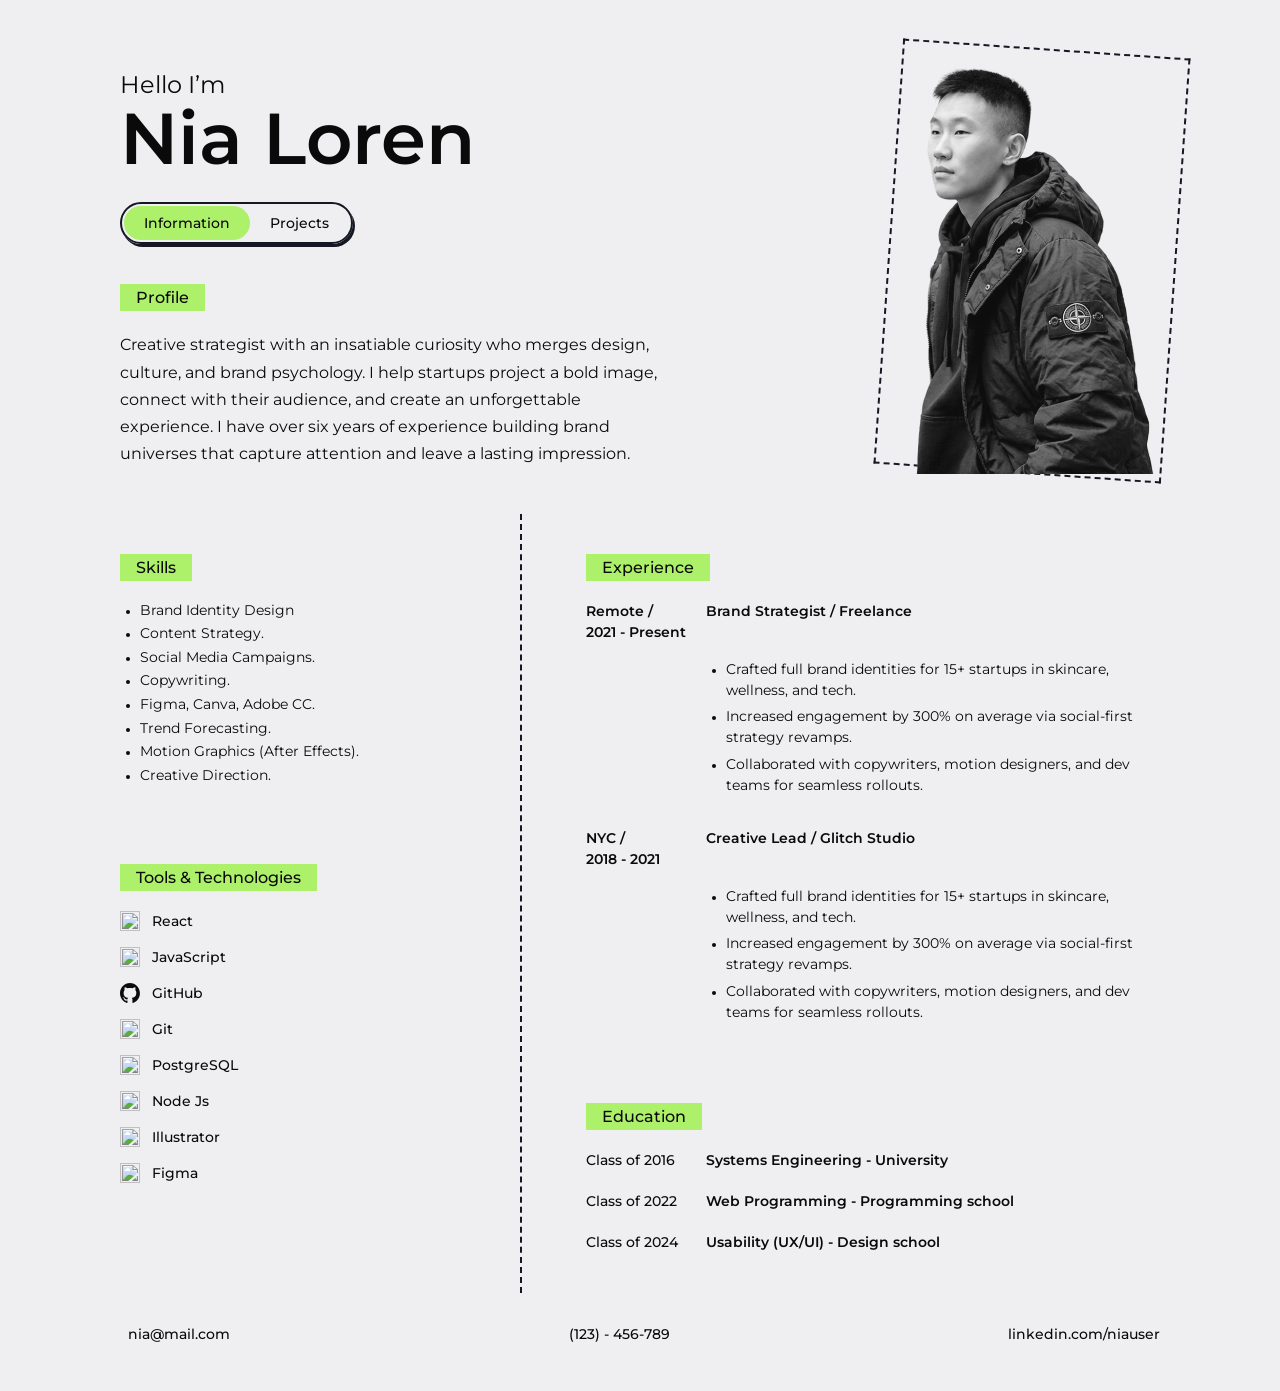
==== index.html @ e73782ba "Add files via upload" ====
<!DOCTYPE html>
<html lang="en">
<head>
   <meta charset="UTF-8">
   <meta name="description" content="Nia Loren - Creative strategist and brand strategist. Resume and portfolio.">
   <meta name="robots" content="index, follow">
   <meta name="viewport" content="width=device-width, initial-scale=1.0">

   <!--=============== FAVICON ===============-->
   <link rel="shortcut icon" href="assets/img/favicon.png" type="image/x-icon">

   <!--=============== REMIXICONS - Insert link for icons ===============-->
   <link rel="stylesheet" href="https://cdn.jsdelivr.net/npm/remixicon@4.9.0/fonts/remixicon.css">

   <!--=============== CSS ===============-->
   <link rel="stylesheet" href="assets/css/styles.css">

   <title>Nia Loren - Resume Portfolio</title>
</head>
<body>
   <!--============ MAIN ============-->
   <main class="main">
      <div class="main__content">
         <!--============ PROFILE ============-->
         <section class="profile section">
            <div class="profile__container">
               <div class="profile__data">
                  <h2 class="profile__greeting">Hello I’m</h2>
                  <h1 class="profile__name">Nia Loren</h1>

                  <div class="profile__buttons">
                     <button class="profile__button main-active" data-target="#info">Information</button>
                     <button class="profile__button" data-target="#projects">Projects</button>
                  </div>

                  <div class="profile__info">
                     <h2 class="section__title">Profile</h2>
                     <p class="profile__description">
                        Creative strategist with an insatiable curiosity who merges design,
                        culture, and brand psychology. I help startups project a bold image,
                        connect with their audience, and create an unforgettable experience.
                        I have over six years of experience building brand universes that
                        capture attention and leave a lasting impression.
                     </p>
                  </div>
               </div>

               <div class="profile__perfil">
                  <div class="profile__border"></div>
                  <img src="assets/img/perfil.png" alt="Portrait of Nia Loren" class="profile__img">
               </div>
            </div>
         </section>

         <div class="main__area">
            <div class="main__group main-active" data-content id="info">
               <div class="main__left">
                  <!--============ SKILLS ============-->
                  <section class="skills section">
                     <h2 class="section__title">Skills</h2>

                     <ul class="skills__list">
                        <li>Brand Identity Design</li>
                        <li>Content Strategy.</li>
                        <li>Social Media Campaigns.</li>
                        <li>Copywriting.</li>
                        <li>Figma, Canva, Adobe CC.</li>
                        <li>Trend Forecasting.</li>
                        <li>Motion Graphics (After Effects).</li>
                        <li>Creative Direction.</li>
                     </ul>
                  </section>

                  <!--============ TOOLS ============-->
                  <section class="tools section">
                     <h2 class="section__title">Tools &amp; Technologies</h2>

                     <ul class="tools__list">
                        <li class="tools__item">
                           <img src="assets/img/tools-1.svg" alt="" class="tools__img">
                           <span class="tools__name">React</span>
                        </li>
                        <li class="tools__item">
                           <img src="assets/img/tools-2.svg" alt="" class="tools__img">
                           <span class="tools__name">JavaScript</span>
                        </li>
                        <li class="tools__item">
                           <img src="assets/img/tools-3.svg" alt="" class="tools__img">
                           <span class="tools__name">GitHub</span>
                        </li>
                        <li class="tools__item">
                           <img src="assets/img/tools-4.svg" alt="" class="tools__img">
                           <span class="tools__name">Git</span>
                        </li>
                        <li class="tools__item">
                           <img src="assets/img/tools-5.svg" alt="" class="tools__img">
                           <span class="tools__name">PostgreSQL</span>
                        </li>
                        <li class="tools__item">
                           <img src="assets/img/tools-6.svg" alt="" class="tools__img">
                           <span class="tools__name">Node Js</span>
                        </li>
                        <li class="tools__item">
                           <img src="assets/img/tools-7.svg" alt="" class="tools__img">
                           <span class="tools__name">Illustrator</span>
                        </li>
                        <li class="tools__item">
                           <img src="assets/img/tools-8.svg" alt="" class="tools__img">
                           <span class="tools__name">Figma</span>
                        </li>
                     </ul>
                  </section>
               </div>

               <div class="main__right">
                  <!--============ EXPERIENCE ============-->
                  <section class="experience section">
                     <h2 class="section__title">Experience</h2>

                     <div class="experience__container">
                        <article class="experience__content">
                           <div class="experience__titles">
                              <h3 class="experience__title">Remote / <br> 2021 - Present</h3>
                              <h3 class="experience__title">Brand Strategist / Freelance</h3>
                           </div>

                           <ul class="experience__list">
                              <li>Crafted full brand identities for 15+ startups in skincare, wellness, and tech.</li>
                              <li>Increased engagement by 300% on average via social-first strategy revamps.</li>
                              <li>Collaborated with copywriters, motion designers, and dev teams for seamless rollouts.</li>
                           </ul>
                        </article>

                        <article class="experience__content">
                           <div class="experience__titles">
                              <h3 class="experience__title">NYC / <br> 2018 - 2021</h3>
                              <h3 class="experience__title">Creative Lead / Glitch Studio</h3>
                           </div>

                           <ul class="experience__list">
                              <li>Crafted full brand identities for 15+ startups in skincare, wellness, and tech.</li>
                              <li>Increased engagement by 300% on average via social-first strategy revamps.</li>
                              <li>Collaborated with copywriters, motion designers, and dev teams for seamless rollouts.</li>
                           </ul>
                        </article>
                     </div>
                  </section>

                  <!--============ EDUCATION ============-->
                  <section class="education section">
                     <h2 class="section__title">Education</h2>

                     <div class="education__container">
                        <div class="education__item">
                           <span class="education__year">Class of 2016</span>
                           <h3 class="education__title">Systems Engineering - University</h3>
                        </div>
                        <div class="education__item">
                           <span class="education__year">Class of 2022</span>
                           <h3 class="education__title">Web Programming - Programming school</h3>
                        </div>
                        <div class="education__item">
                           <span class="education__year">Class of 2024</span>
                           <h3 class="education__title">Usability (UX/UI) - Design school</h3>
                        </div>
                     </div>
                  </section>
               </div>
            </div>

            <!--============ PROJECTS ============-->
            <section class="projects section" data-content id="projects">
               <h2 class="section__title">Projects</h2>

               <!-- Cards are generated from assets/js/projects.js -->
               <div class="projects__container" id="projects-container"></div>
            </section>
         </div>

         <!--============ FOOTER ============-->
         <footer class="footer">
            <div class="footer__container">
               <a href="mailto:nia@mail.com" class="footer__link">
                  <i class="ri-mail-line"></i> nia@mail.com
               </a>

               <a href="tel:123456789" class="footer__link">
                  <i class="ri-phone-line"></i> (123) - 456-789
               </a>

               <a href="https://linkedin.com/" target="_blank" rel="noopener" class="footer__link">
                  <i class="ri-linkedin-box-line"></i> linkedin.com/niauser
               </a>
            </div>
         </footer>
      </div>
   </main>

   <!--=============== SCROLLREVEAL - Insert link for animations ===============-->
   <script src="https://cdnjs.cloudflare.com/ajax/libs/scrollReveal.js/4.0.9/scrollreveal.min.js"></script>

   <!--=============== PROJECTS DATA (edit this file to add your projects) ===============-->
   <script src="assets/js/projects.js"></script>

   <!--=============== MAIN JS ===============-->
   <script src="assets/js/main.js"></script>
</body>
</html>
---- assets/css/styles.css ----
/*=============== GOOGLE FONTS - Insert link for typography ===============*/
@import url("https://fonts.googleapis.com/css2?family=Montserrat:ital,wght@0,100..900;1,100..900&display=swap");

/*=============== VARIABLES CSS ===============*/
:root {
  /*========== Colors ==========*/
  /*Color mode HSL(hue, saturation, lightness)*/
  --first-color: hsl(90, 82%, 68%);
  --first-color-alt: hsl(90, 78%, 64%);
  --title-color: hsl(0, 0%, 4%);
  --black-color: hsl(227, 25%, 11%);
  --body-color: hsl(260, 9%, 94%);

  /*========== Font and typography ==========*/
  /*.5rem = 8px | 1rem = 16px ...*/
  --body-font: "Montserrat", sans-serif;
  --biggest-font-size: 3rem;
  --h1-font-size: 1.5rem;
  --h2-font-size: 1.25rem;
  --h3-font-size: 1rem;
  --normal-font-size: .938rem;
  --small-font-size: .813rem;
  --smaller-font-size: .75rem;

  /*========== Font weight ==========*/
  --font-regular: 400;
  --font-medium: 500;
  --font-semi-bold: 600;

  /*========== z index ==========*/
  --z-tooltip: 10;
  --z-fixed: 100;
}

/*========== Responsive typography ==========*/
@media (width >= 1150px) {
  :root {
    --biggest-font-size: 4.5rem;
    --h1-font-size: 2rem;
    --h2-font-size: 1.5rem;
    --h3-font-size: 1.25rem;
    --normal-font-size: 1rem;
    --small-font-size: .875rem;
    --smaller-font-size: .813rem;
  }
}

/*=============== BASE ===============*/
* {
  box-sizing: border-box;
  padding: 0;
  margin: 0;
}

body,
input,
button {
  font-family: var(--body-font);
  font-size: var(--normal-font-size);
}

body {
  background-color: var(--body-color);
  color: var(--title-color);
}

input,
button {
  background: none;
  border: none;
  outline: none;
}

h1, h2, h3, h4 {
  color: var(--title-color);
  font-weight: var(--font-semi-bold);
}

ul {
  list-style: none;
}

a {
  text-decoration: none;
}

img {
  display: block;
  max-width: 100%;
  height: auto;
}

/*=============== REUSABLE CSS CLASSES ===============*/
.container {
  max-width: 1120px;
  margin-inline: 1rem;
}

.grid {
  display: grid;
  gap: 1.5rem;
}

.section {
  padding-block: 2rem;
}

.section__title {
  width: max-content;
  font-size: var(--normal-font-size);
  font-weight: var(--font-medium);
  margin-bottom: 1.25rem;
  padding: 0.25rem 1rem 0.25rem;
  background-color: var(--first-color);
  color: var(--title-color);
}

.main {
  overflow: hidden;
}

.main__content {
  max-width: 1120px;
  margin-inline: auto;
  padding-inline: 1.5rem;
}

/* Show & hide sections */
[data-content] {
  display: none;
  opacity: 0;
  transition: opacity .4s ease;
}

[data-content].main-active {
  display: block;
}

[data-content].show {
  opacity: 1;
}

/* Active button */
.profile__button.main-active {
  background-color: var(--first-color);
}

/*============ PROFILE ============*/
.profile {
  padding-top: 3rem;
}

.profile__container {
  display: grid;
  row-gap: 3rem;
}

.profile__greeting {
  font-size: var(--h2-font-size);
  font-weight: var(--font-regular);
}

.profile__name {
  font-size: var(--biggest-font-size);
  line-height: 1.1;
  margin-bottom: 1.5rem;
}

.profile__buttons {
  display: flex;
  width: max-content;
  padding: 2px;
  margin-bottom: 2.5rem;
  border: 2px solid var(--black-color);
  border-radius: 4rem;
  box-shadow: 2px 3px 0 var(--black-color);
}

.profile__button {
  padding: .5rem 1.25rem;
  border-radius: 4rem;
  color: var(--title-color);
  font-size: var(--small-font-size);
  font-weight: var(--font-medium);
  cursor: pointer;
  transition: background-color .3s;
}

.profile__button:hover:not(.main-active) {
  background-color: hsl(0, 0%, 0%, .06);
}

.profile__button:focus-visible {
  outline: 2px solid var(--black-color);
  outline-offset: 2px;
}

.profile__description {
  max-width: 34rem;
  line-height: 1.7;
}

.profile__perfil {
  position: relative;
  width: 11rem;
  justify-self: center;
  order: -1; /* Photo on top on mobile */
}

.profile__border {
  position: absolute;
  inset: -.75rem -.75rem 0 -.75rem;
  border: 2px dashed var(--black-color);
  transform: rotate(4deg);
}

.profile__img {
  position: relative;
  width: 100%;
}

/*============ SKILLS ============*/
.skills__list {
  display: grid;
  row-gap: .35rem;
  padding-left: 1.25rem;
  list-style: disc;
  font-size: var(--small-font-size);
}

.skills__list li::marker {
  font-size: .8em;
}

/*============ TOOLS ============*/
.tools__list {
  display: grid;
  row-gap: 1rem;
}

.tools__item {
  display: flex;
  align-items: center;
  column-gap: .75rem;
}

.tools__img {
  width: 1.25rem;
  height: 1.25rem;
  object-fit: contain;
}

.tools__name {
  font-size: var(--small-font-size);
  font-weight: var(--font-medium);
}

/*============ EXPERIENCE ============*/
.experience__container {
  display: grid;
  row-gap: 2rem;
}

.experience__titles {
  display: grid;
  grid-template-columns: 6.5rem 1fr;
  column-gap: 1rem;
  margin-bottom: 1rem;
}

.experience__title {
  font-size: var(--small-font-size);
  line-height: 1.5;
}

.experience__list {
  display: grid;
  row-gap: .35rem;
  padding-left: 1.25rem;
  list-style: disc;
  font-size: var(--small-font-size);
  line-height: 1.5;
}

.experience__list li::marker {
  font-size: .8em;
}

/*============ EDUCATION ============*/
.education__container {
  display: grid;
  row-gap: 1.25rem;
}

.education__item {
  display: grid;
  grid-template-columns: 6.5rem 1fr;
  column-gap: 1rem;
  font-size: var(--small-font-size);
  line-height: 1.5;
}

.education__year {
  font-weight: var(--font-medium);
}

.education__title {
  font-size: var(--small-font-size);
}

/*============ PROJECTS ============*/
.projects__container {
  display: grid;
  gap: 2rem 1.5rem;
}

.projects__card {
  display: block;
  color: var(--title-color);
}

.projects__card:focus-visible {
  outline: 2px solid var(--black-color);
  outline-offset: 4px;
}

.projects__thumb {
  aspect-ratio: 3 / 2;
  overflow: hidden;
  margin-bottom: .75rem;
  background-color: hsl(0, 0%, 0%, .05);
}

.projects__img {
  width: 100%;
  height: 100%;
  object-fit: cover;
  transition: transform .5s ease;
}

.projects__card:hover .projects__img {
  transform: scale(1.04);
}

.projects__name {
  display: flex;
  align-items: center;
  column-gap: .25rem;
  font-size: var(--small-font-size);
  margin-bottom: .25rem;
}

.projects__name i {
  font-size: 1.1rem;
  transition: transform .3s;
}

.projects__card:hover .projects__name i {
  transform: translate(2px, -2px);
}

.projects__description {
  font-size: var(--smaller-font-size);
  line-height: 1.6;
}

/*============ FOOTER ============*/
.footer {
  padding-block: 2rem 3rem;
}

.footer__container {
  display: grid;
  row-gap: 1rem;
}

.footer__link {
  display: flex;
  align-items: center;
  column-gap: .5rem;
  width: max-content;
  color: var(--title-color);
  font-size: var(--small-font-size);
  font-weight: var(--font-medium);
  text-decoration: underline transparent .2em;
  text-underline-offset: .2em;
  transition: text-decoration-color .3s;
}

.footer__link i {
  font-size: 1.25rem;
}

.footer__link:hover {
  text-decoration-color: var(--first-color-alt);
}

/*============ PROJECT PAGE ============*/
.project__nav {
  padding-top: 2rem;
}

.project__back,
.project__link {
  display: inline-flex;
  align-items: center;
  column-gap: .5rem;
  padding: .5rem 1.25rem;
  border: 2px solid var(--black-color);
  border-radius: 4rem;
  box-shadow: 2px 3px 0 var(--black-color);
  color: var(--title-color);
  font-size: var(--small-font-size);
  font-weight: var(--font-medium);
  transition: background-color .3s;
}

.project__back:hover,
.project__link:hover {
  background-color: var(--first-color);
}

.project__link {
  background-color: var(--first-color);
}

.project__link:hover {
  background-color: var(--first-color-alt);
}

.project__back:focus-visible,
.project__link:focus-visible {
  outline: 2px solid var(--black-color);
  outline-offset: 2px;
}

.project {
  padding-block: 3rem 2rem;
}

.project__title {
  font-size: clamp(2rem, 6vw, 3.5rem);
  line-height: 1.1;
  margin-bottom: 1rem;
}

.project__summary {
  max-width: 40rem;
  line-height: 1.7;
  margin-bottom: 1.5rem;
}

.project__meta {
  display: flex;
  flex-wrap: wrap;
  gap: 1rem 2.5rem;
  margin-bottom: 1.5rem;
  font-size: var(--small-font-size);
}

.project__meta-label {
  display: block;
  font-weight: var(--font-semi-bold);
}

.project__gallery {
  display: grid;
  gap: 1rem;
  margin-top: 2.5rem;
}

.project__img {
  width: 100%;
  height: auto;
  background-color: hsl(0, 0%, 0%, .05);
}

.project__details {
  display: grid;
  gap: 1rem;
  max-width: 40rem;
  margin-top: 3rem;
  line-height: 1.7;
}

.project__details .section__title {
  margin-bottom: .25rem;
}

.project__bottom {
  margin-top: 3rem;
}

/*============ UTILITIES ============*/
.visually-hidden {
  position: absolute;
  width: 1px;
  height: 1px;
  overflow: hidden;
  clip-path: inset(50%);
  white-space: nowrap;
}

/*============ BREAKPOINTS ============*/
/* For small devices up to 2 project columns */
@media (width >= 576px) {
  .projects__container {
    grid-template-columns: repeat(2, 1fr);
  }
}

/* For medium devices */
@media (width >= 768px) {
  :root {
    --biggest-font-size: 3.5rem;
  }

  .main__content {
    padding-inline: 2.5rem;
  }

  /* Profile: text on the left, photo on the right */
  .profile__container {
    grid-template-columns: 1fr auto;
    align-items: center;
    column-gap: 2rem;
  }

  .profile__perfil {
    order: 0;
    width: 13rem;
    justify-self: end;
  }

  /* Information tab: two columns separated by a dashed line */
  .main__group.main-active {
    display: grid;
    grid-template-columns: 5fr 8fr;
  }

  .main__left {
    padding-right: 2.5rem;
  }

  .main__right {
    padding-left: 2.5rem;
    border-left: 2px dashed var(--black-color);
  }

  .experience__list {
    padding-left: calc(6.5rem + 1rem + 1.25rem);
  }

  .project__nav {
    padding-top: 3rem;
  }

  .project__gallery {
    grid-template-columns: repeat(2, 1fr);
  }

  .project__figure:first-child {
    grid-column: 1 / -1;
  }

  .footer__container {
    grid-auto-flow: column;
    justify-content: space-between;
  }
}

/* For large devices */
@media (width >= 1150px) {
  :root {
    --biggest-font-size: 4.5rem;
  }

  .section {
    padding-block: 2.5rem;
  }

  .profile {
    padding-top: 4rem;
  }

  .profile__perfil {
    width: 16rem;
  }

  .profile__border {
    inset: -1rem -1rem 0 -1rem;
  }

  .main__left {
    padding-right: 4rem;
  }

  .main__right {
    padding-left: 4rem;
  }

  .projects__container {
    grid-template-columns: repeat(3, 1fr);
    column-gap: 2rem;
  }

}
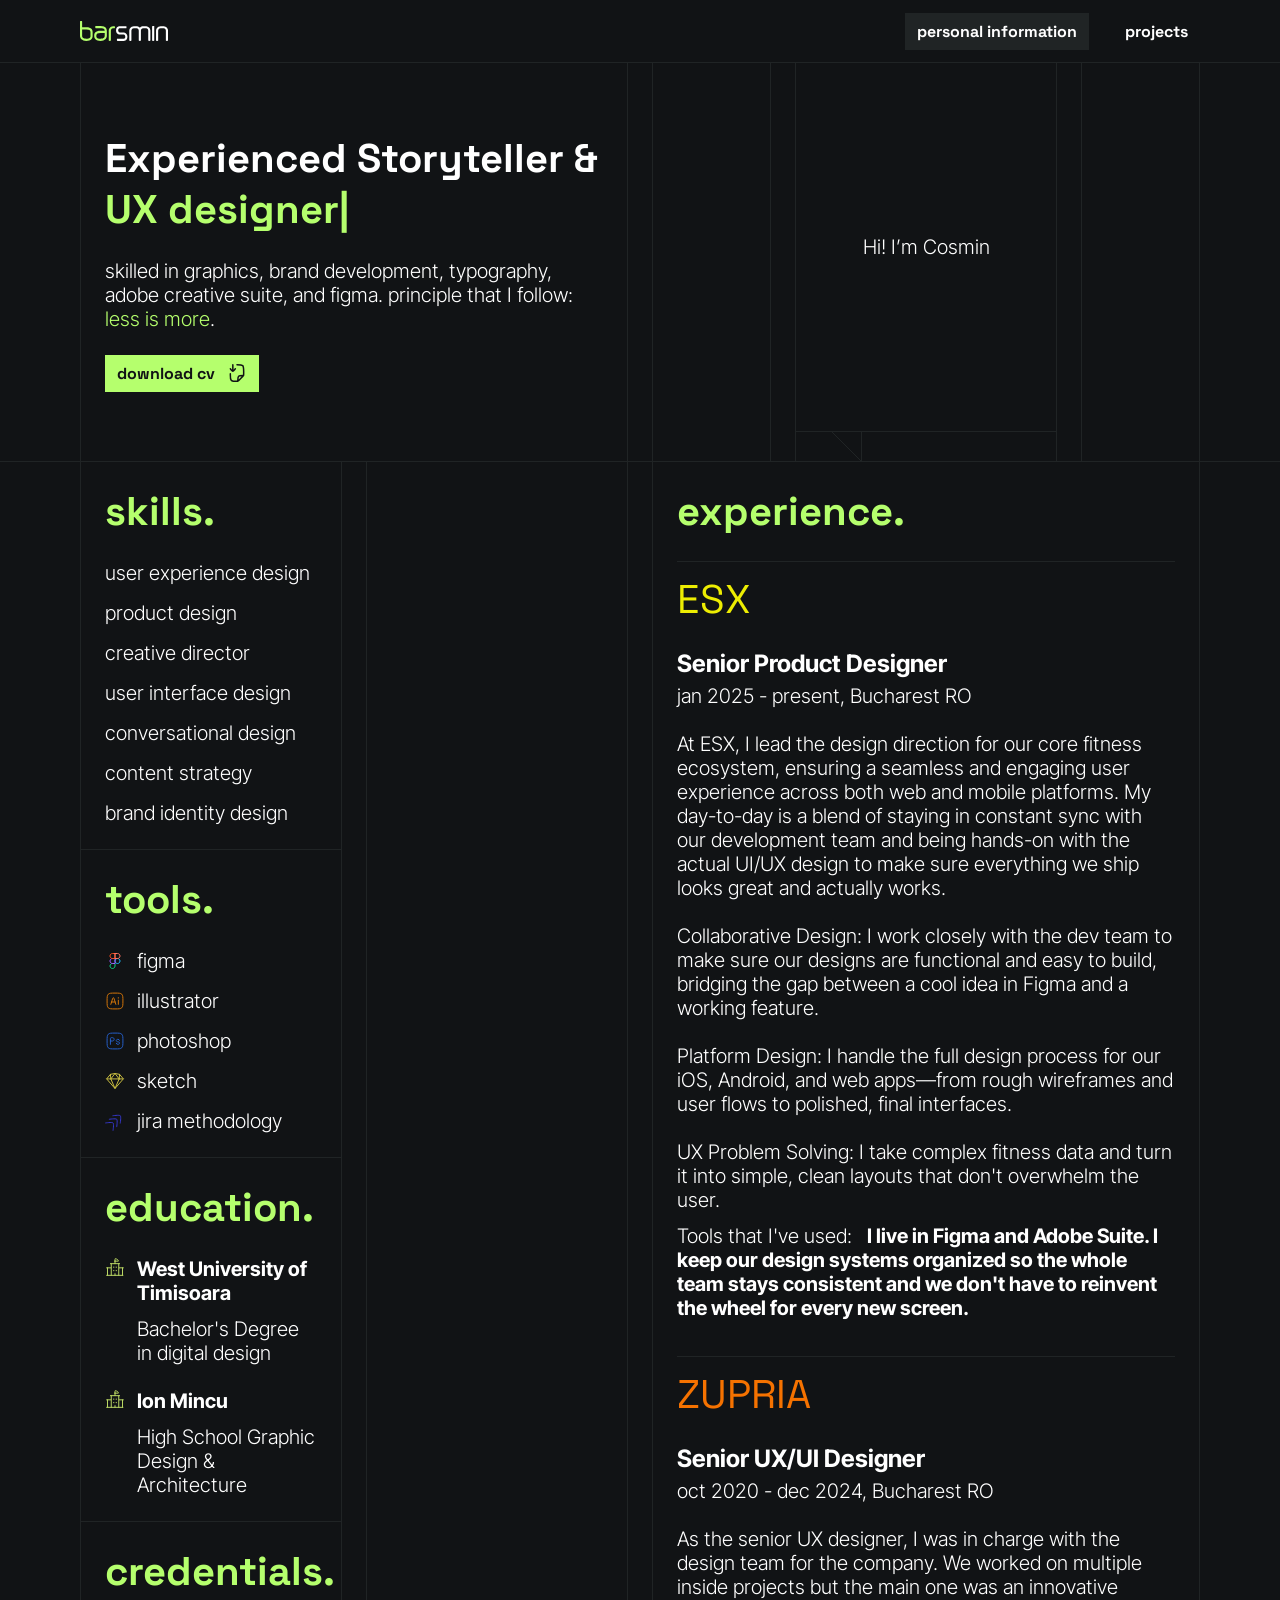
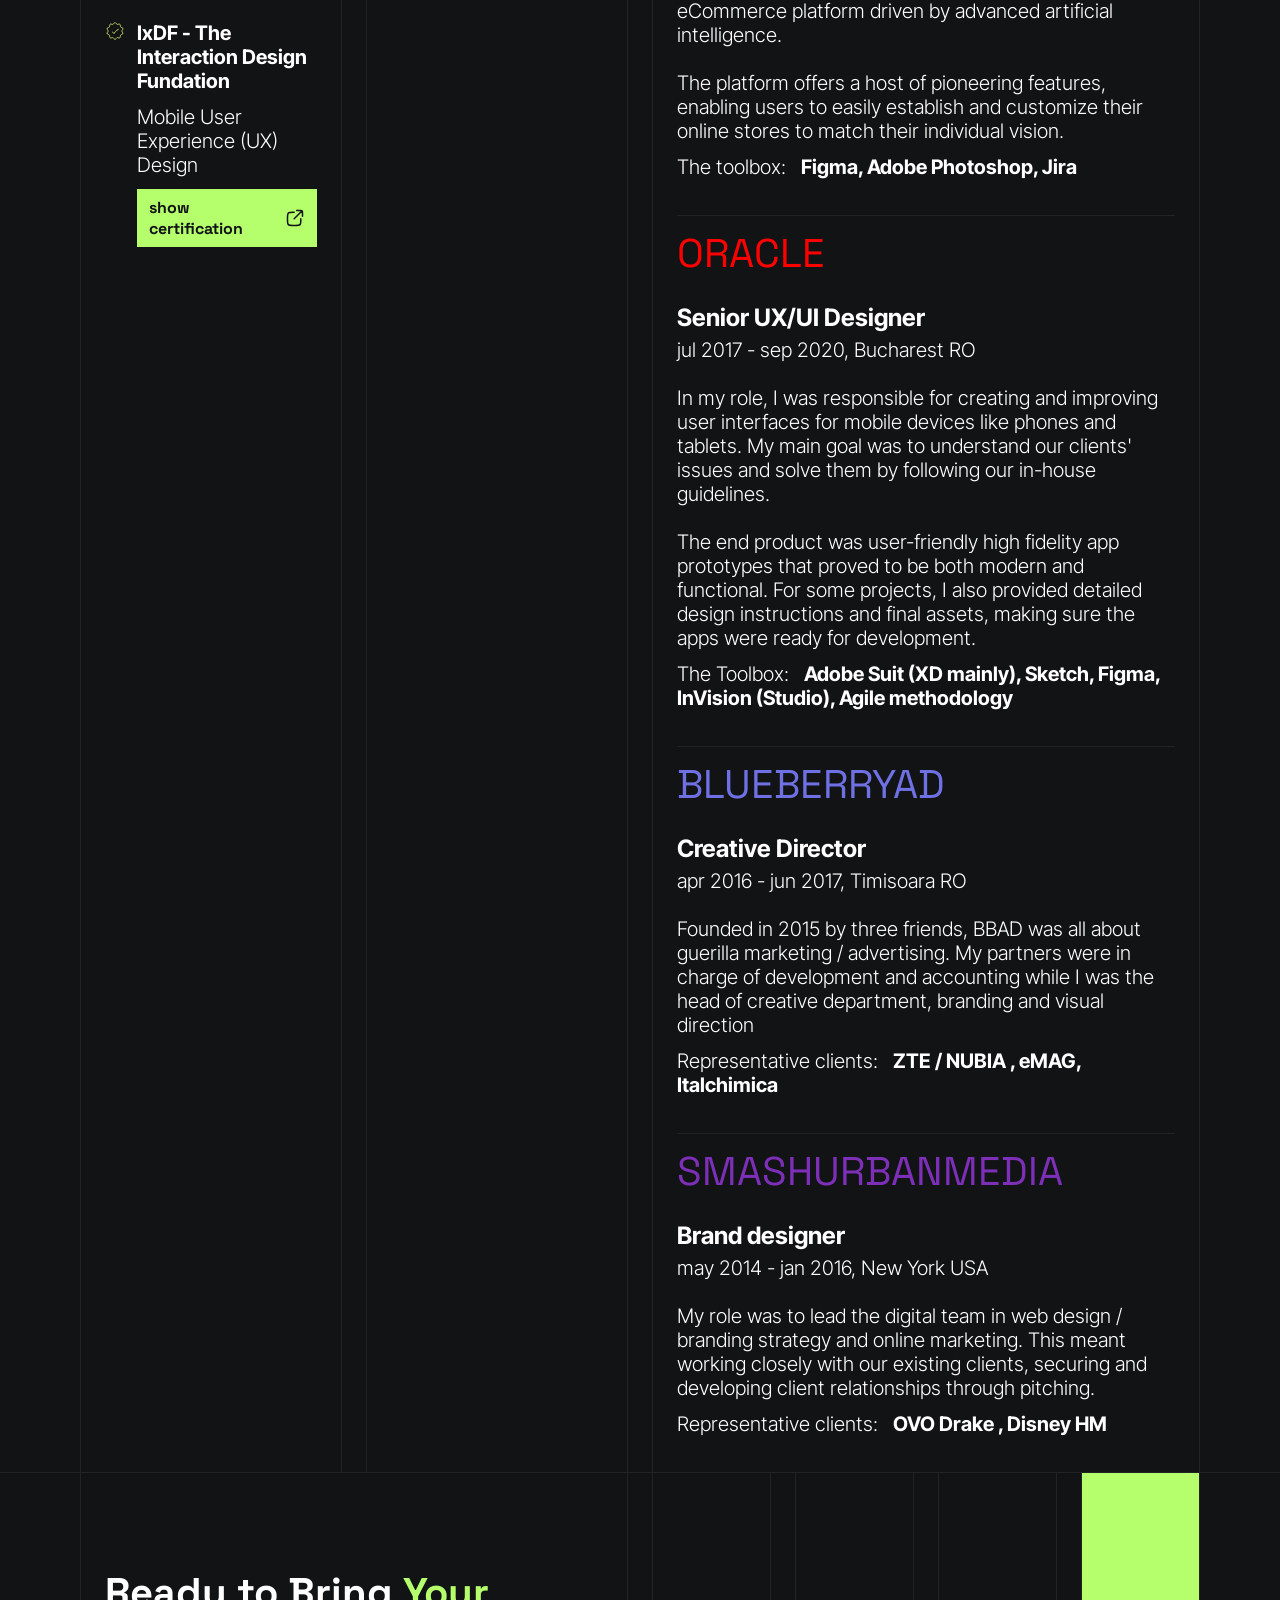
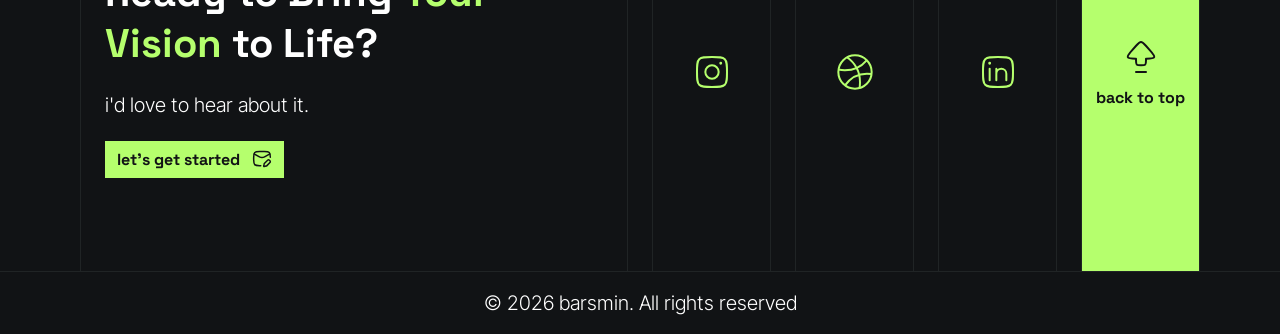
==== commit f66ece52: "Add files via upload" ====
--- a/index.html
+++ b/index.html
@@ -1,208 +1,255 @@
 <!DOCTYPE html>
 <html lang="en">
 <head>
-   <meta charset="UTF-8">
-   <meta name="description" content="Nia Loren - Creative strategist and brand strategist. Resume and portfolio.">
-   <meta name="robots" content="index, follow">
-   <meta name="viewport" content="width=device-width, initial-scale=1.0">
-
-   <!--=============== FAVICON ===============-->
-   <link rel="shortcut icon" href="assets/img/favicon.png" type="image/x-icon">
-
-   <!--=============== REMIXICONS - Insert link for icons ===============-->
-   <link rel="stylesheet" href="https://cdn.jsdelivr.net/npm/remixicon@4.9.0/fonts/remixicon.css">
-
-   <!--=============== CSS ===============-->
-   <link rel="stylesheet" href="assets/css/styles.css">
-
-   <title>Nia Loren - Resume Portfolio</title>
+  <meta charset="utf-8">
+  <meta name="viewport" content="width=device-width, initial-scale=1">
+
+  <title>Cosmin — Experienced storyteller &amp; UX designer</title>
+  <meta name="description" content="Portfolio of Cosmin (barsmin): senior product designer and UX/UI designer skilled in graphics, brand development, typography, Adobe Creative Suite and Figma.">
+  <meta name="theme-color" content="#111315">
+  <meta name="color-scheme" content="dark">
+
+  <meta property="og:type" content="website">
+  <meta property="og:title" content="Cosmin — Experienced storyteller &amp; UX designer">
+  <meta property="og:description" content="Senior product designer and UX/UI designer. Principle that I follow: less is more.">
+
+  <link rel="icon" href="favicon.svg" type="image/svg+xml">
+
+  <!-- Fonts: Space Grotesk (headings, buttons) + Inter Tight (text) -->
+  <link rel="preconnect" href="https://fonts.googleapis.com">
+  <link rel="preconnect" href="https://fonts.gstatic.com" crossorigin>
+  <link rel="stylesheet" href="https://fonts.googleapis.com/css2?family=Inter+Tight:wght@300;700&family=Space+Grotesk:wght@400;700&display=swap">
+
+  <link rel="stylesheet" href="css/styles.css">
 </head>
-<body>
-   <!--============ MAIN ============-->
-   <main class="main">
-      <div class="main__content">
-         <!--============ PROFILE ============-->
-         <section class="profile section">
-            <div class="profile__container">
-               <div class="profile__data">
-                  <h2 class="profile__greeting">Hello I’m</h2>
-                  <h1 class="profile__name">Nia Loren</h1>
-
-                  <div class="profile__buttons">
-                     <button class="profile__button main-active" data-target="#info">Information</button>
-                     <button class="profile__button" data-target="#projects">Projects</button>
-                  </div>
-
-                  <div class="profile__info">
-                     <h2 class="section__title">Profile</h2>
-                     <p class="profile__description">
-                        Creative strategist with an insatiable curiosity who merges design,
-                        culture, and brand psychology. I help startups project a bold image,
-                        connect with their audience, and create an unforgettable experience.
-                        I have over six years of experience building brand universes that
-                        capture attention and leave a lasting impression.
-                     </p>
-                  </div>
-               </div>
-
-               <div class="profile__perfil">
-                  <div class="profile__border"></div>
-                  <img src="assets/img/perfil.png" alt="Portrait of Nia Loren" class="profile__img">
-               </div>
-            </div>
-         </section>
-
-         <div class="main__area">
-            <div class="main__group main-active" data-content id="info">
-               <div class="main__left">
-                  <!--============ SKILLS ============-->
-                  <section class="skills section">
-                     <h2 class="section__title">Skills</h2>
-
-                     <ul class="skills__list">
-                        <li>Brand Identity Design</li>
-                        <li>Content Strategy.</li>
-                        <li>Social Media Campaigns.</li>
-                        <li>Copywriting.</li>
-                        <li>Figma, Canva, Adobe CC.</li>
-                        <li>Trend Forecasting.</li>
-                        <li>Motion Graphics (After Effects).</li>
-                        <li>Creative Direction.</li>
-                     </ul>
-                  </section>
-
-                  <!--============ TOOLS ============-->
-                  <section class="tools section">
-                     <h2 class="section__title">Tools &amp; Technologies</h2>
-
-                     <ul class="tools__list">
-                        <li class="tools__item">
-                           <img src="assets/img/tools-1.svg" alt="" class="tools__img">
-                           <span class="tools__name">React</span>
-                        </li>
-                        <li class="tools__item">
-                           <img src="assets/img/tools-2.svg" alt="" class="tools__img">
-                           <span class="tools__name">JavaScript</span>
-                        </li>
-                        <li class="tools__item">
-                           <img src="assets/img/tools-3.svg" alt="" class="tools__img">
-                           <span class="tools__name">GitHub</span>
-                        </li>
-                        <li class="tools__item">
-                           <img src="assets/img/tools-4.svg" alt="" class="tools__img">
-                           <span class="tools__name">Git</span>
-                        </li>
-                        <li class="tools__item">
-                           <img src="assets/img/tools-5.svg" alt="" class="tools__img">
-                           <span class="tools__name">PostgreSQL</span>
-                        </li>
-                        <li class="tools__item">
-                           <img src="assets/img/tools-6.svg" alt="" class="tools__img">
-                           <span class="tools__name">Node Js</span>
-                        </li>
-                        <li class="tools__item">
-                           <img src="assets/img/tools-7.svg" alt="" class="tools__img">
-                           <span class="tools__name">Illustrator</span>
-                        </li>
-                        <li class="tools__item">
-                           <img src="assets/img/tools-8.svg" alt="" class="tools__img">
-                           <span class="tools__name">Figma</span>
-                        </li>
-                     </ul>
-                  </section>
-               </div>
-
-               <div class="main__right">
-                  <!--============ EXPERIENCE ============-->
-                  <section class="experience section">
-                     <h2 class="section__title">Experience</h2>
-
-                     <div class="experience__container">
-                        <article class="experience__content">
-                           <div class="experience__titles">
-                              <h3 class="experience__title">Remote / <br> 2021 - Present</h3>
-                              <h3 class="experience__title">Brand Strategist / Freelance</h3>
-                           </div>
-
-                           <ul class="experience__list">
-                              <li>Crafted full brand identities for 15+ startups in skincare, wellness, and tech.</li>
-                              <li>Increased engagement by 300% on average via social-first strategy revamps.</li>
-                              <li>Collaborated with copywriters, motion designers, and dev teams for seamless rollouts.</li>
-                           </ul>
-                        </article>
-
-                        <article class="experience__content">
-                           <div class="experience__titles">
-                              <h3 class="experience__title">NYC / <br> 2018 - 2021</h3>
-                              <h3 class="experience__title">Creative Lead / Glitch Studio</h3>
-                           </div>
-
-                           <ul class="experience__list">
-                              <li>Crafted full brand identities for 15+ startups in skincare, wellness, and tech.</li>
-                              <li>Increased engagement by 300% on average via social-first strategy revamps.</li>
-                              <li>Collaborated with copywriters, motion designers, and dev teams for seamless rollouts.</li>
-                           </ul>
-                        </article>
-                     </div>
-                  </section>
-
-                  <!--============ EDUCATION ============-->
-                  <section class="education section">
-                     <h2 class="section__title">Education</h2>
-
-                     <div class="education__container">
-                        <div class="education__item">
-                           <span class="education__year">Class of 2016</span>
-                           <h3 class="education__title">Systems Engineering - University</h3>
-                        </div>
-                        <div class="education__item">
-                           <span class="education__year">Class of 2022</span>
-                           <h3 class="education__title">Web Programming - Programming school</h3>
-                        </div>
-                        <div class="education__item">
-                           <span class="education__year">Class of 2024</span>
-                           <h3 class="education__title">Usability (UX/UI) - Design school</h3>
-                        </div>
-                     </div>
-                  </section>
-               </div>
-            </div>
-
-            <!--============ PROJECTS ============-->
-            <section class="projects section" data-content id="projects">
-               <h2 class="section__title">Projects</h2>
-
-               <!-- Cards are generated from assets/js/projects.js -->
-               <div class="projects__container" id="projects-container"></div>
-            </section>
-         </div>
-
-         <!--============ FOOTER ============-->
-         <footer class="footer">
-            <div class="footer__container">
-               <a href="mailto:nia@mail.com" class="footer__link">
-                  <i class="ri-mail-line"></i> nia@mail.com
-               </a>
-
-               <a href="tel:123456789" class="footer__link">
-                  <i class="ri-phone-line"></i> (123) - 456-789
-               </a>
-
-               <a href="https://linkedin.com/" target="_blank" rel="noopener" class="footer__link">
-                  <i class="ri-linkedin-box-line"></i> linkedin.com/niauser
-               </a>
-            </div>
-         </footer>
+
+<body id="top">
+  <a class="skip-link" href="#main">Skip to content</a>
+
+  <!-- ============ Header ============ -->
+  <header class="site-header">
+    <div class="container">
+      <a class="logo" href="index.html">
+        <img src="assets/icons/logo.svg" alt="barsmin — home" width="88" height="20">
+      </a>
+      <nav class="nav" aria-label="Primary">
+        <a href="index.html" aria-current="page">personal information</a>
+        <a href="projects.html">projects</a>
+      </nav>
+    </div>
+  </header>
+
+  <main id="main">
+
+    <!-- ============ Hero ============ -->
+    <section class="hero" aria-labelledby="hero-title">
+      <div class="container grid hero__grid">
+
+        <div class="hero__text">
+          <h1 id="hero-title" class="hero__title">
+            <span>Experienced Storyteller &amp;</span>
+            <span class="accent">UX designer<span class="caret" aria-hidden="true">|</span></span>
+          </h1>
+          <p class="hero__lead">skilled in graphics, brand development, typography, adobe creative suite, and figma. principle that I follow: <span class="accent">less is more</span>.</p>
+          <!-- TODO: drop your CV in assets/cv/ and keep this file name (or change the link) -->
+          <a class="btn" href="assets/cv/cosmin-cv.pdf" download>
+            download cv
+            <img src="assets/icons/download.svg" alt="" width="20" height="20">
+          </a>
+        </div>
+
+        <div class="col-line hero__col-a" aria-hidden="true"></div>
+
+        <figure class="hero__card">
+          <figcaption class="hero__hello">Hi! I’m Cosmin</figcaption>
+          <div class="hero__tail" aria-hidden="true"></div>
+          <!-- TODO: export the "profile 2" layer from Figma (PNG, 2x) as assets/images/profile.png -->
+          <img class="hero__photo" src="assets/images/profile.png" alt="Portrait of Cosmin" width="300" height="306" data-optional>
+        </figure>
+
+        <div class="col-line hero__col-b" aria-hidden="true"></div>
       </div>
-   </main>
-
-   <!--=============== SCROLLREVEAL - Insert link for animations ===============-->
-   <script src="https://cdnjs.cloudflare.com/ajax/libs/scrollReveal.js/4.0.9/scrollreveal.min.js"></script>
-
-   <!--=============== PROJECTS DATA (edit this file to add your projects) ===============-->
-   <script src="assets/js/projects.js"></script>
-
-   <!--=============== MAIN JS ===============-->
-   <script src="assets/js/main.js"></script>
+    </section>
+
+    <!-- ============ Skills / tools / education / experience ============ -->
+    <div class="container grid main-grid">
+
+      <aside class="sidebar" aria-label="Skills, tools, education and credentials">
+
+        <section class="card" aria-labelledby="skills-title">
+          <h2 id="skills-title" class="heading">skills.</h2>
+          <ul class="list">
+            <li>user experience design</li>
+            <li>product design</li>
+            <li>creative director</li>
+            <li>user interface design</li>
+            <li>conversational design</li>
+            <li>content strategy</li>
+            <li>brand identity design</li>
+          </ul>
+        </section>
+
+        <section class="card" aria-labelledby="tools-title">
+          <h2 id="tools-title" class="heading">tools.</h2>
+          <ul class="list list--tools">
+            <li><img src="assets/icons/figma.svg" alt="" width="20" height="20"><span>figma</span></li>
+            <li><img src="assets/icons/illustrator.svg" alt="" width="20" height="20"><span>illustrator</span></li>
+            <li><img src="assets/icons/photoshop.svg" alt="" width="20" height="20"><span>photoshop</span></li>
+            <li><img src="assets/icons/sketch.svg" alt="" width="20" height="20"><span>sketch</span></li>
+            <li><img src="assets/icons/jira.svg" alt="" width="20" height="20"><span>jira methodology</span></li>
+          </ul>
+        </section>
+
+        <section class="card" aria-labelledby="education-title">
+          <h2 id="education-title" class="heading">education.</h2>
+          <ul class="list list--items">
+            <li class="item">
+              <img src="assets/icons/education.svg" alt="" width="20" height="20">
+              <div class="item__body">
+                <p class="item__title">West University of Timisoara</p>
+                <p>Bachelor's Degree in digital design</p>
+              </div>
+            </li>
+            <li class="item">
+              <img src="assets/icons/education.svg" alt="" width="20" height="20">
+              <div class="item__body">
+                <p class="item__title">Ion Mincu</p>
+                <p>High School Graphic Design &amp; Architecture</p>
+              </div>
+            </li>
+          </ul>
+        </section>
+
+        <section class="card" aria-labelledby="credentials-title">
+          <h2 id="credentials-title" class="heading">credentials.</h2>
+          <ul class="list list--items">
+            <li class="item">
+              <img src="assets/icons/credential.svg" alt="" width="20" height="20">
+              <div class="item__body">
+                <p class="item__title">IxDF - The Interaction Design Fundation</p>
+                <p>Mobile User Experience (UX) Design</p>
+                <!-- TODO: replace with the link to your certificate -->
+                <a class="btn" href="https://www.interaction-design.org/" target="_blank" rel="noopener noreferrer">
+                  show certification
+                  <img src="assets/icons/external.svg" alt="" width="20" height="20">
+                </a>
+              </div>
+            </li>
+          </ul>
+        </section>
+      </aside>
+
+      <div class="col-line spacer" aria-hidden="true"></div>
+
+      <section class="experience" aria-labelledby="experience-title">
+        <h2 id="experience-title" class="heading">experience.</h2>
+
+        <article class="job job--esx">
+          <h3 class="job__company">ESX</h3>
+          <div class="job__head">
+            <p class="job__role">Senior Product Designer</p>
+            <p>jan 2025 - present, Bucharest RO</p>
+          </div>
+          <div class="job__body">
+            <div class="job__text">
+              <p>At ESX, I lead the design direction for our core fitness ecosystem, ensuring a seamless and engaging user experience across both web and mobile platforms. My day-to-day is a blend of staying in constant sync with our development team and being hands-on with the actual UI/UX design to make sure everything we ship looks great and actually works.</p>
+              <p>Collaborative Design: I work closely with the dev team to make sure our designs are functional and easy to build, bridging the gap between a cool idea in Figma and a working feature.</p>
+              <p>Platform Design: I handle the full design process for our iOS, Android, and web apps—from rough wireframes and user flows to polished, final interfaces.</p>
+              <p>UX Problem Solving: I take complex fitness data and turn it into simple, clean layouts that don't overwhelm the user.</p>
+            </div>
+            <p><span class="label">Tools that I've used:</span> <strong>I live in Figma and Adobe Suite. I keep our design systems organized so the whole team stays consistent and we don't have to reinvent the wheel for every new screen.</strong></p>
+          </div>
+        </article>
+
+        <article class="job job--zupria">
+          <h3 class="job__company">ZUPRIA</h3>
+          <div class="job__head">
+            <p class="job__role">Senior UX/UI Designer</p>
+            <p>oct 2020 - dec 2024, Bucharest RO</p>
+          </div>
+          <div class="job__body">
+            <div class="job__text">
+              <p>As the senior UX designer, I was in charge with the design team for the company. We worked on multiple inside projects but the main one was an innovative eCommerce platform driven by advanced artificial intelligence.</p>
+              <p>The platform offers a host of pioneering features, enabling users to easily establish and customize their online stores to match their individual vision.</p>
+            </div>
+            <p><span class="label">The toolbox:</span> <strong>Figma, Adobe Photoshop, Jira</strong></p>
+          </div>
+        </article>
+
+        <article class="job job--oracle">
+          <h3 class="job__company">ORACLE</h3>
+          <div class="job__head">
+            <p class="job__role">Senior UX/UI Designer</p>
+            <p>jul 2017 - sep 2020, Bucharest RO</p>
+          </div>
+          <div class="job__body">
+            <div class="job__text">
+              <p>In my role, I was responsible for creating and improving user interfaces for mobile devices like phones and tablets. My main goal was to understand our clients' issues and solve them by following our in-house guidelines.</p>
+              <p>The end product was user-friendly high fidelity app prototypes that proved to be both modern and functional. For some projects, I also provided detailed design instructions and final assets, making sure the apps were ready for development.</p>
+            </div>
+            <p><span class="label">The Toolbox:</span> <strong>Adobe Suit (XD mainly), Sketch, Figma, InVision (Studio), Agile methodology</strong></p>
+          </div>
+        </article>
+
+        <article class="job job--blueberryad">
+          <h3 class="job__company">BLUEBERRYAD</h3>
+          <div class="job__head">
+            <p class="job__role">Creative Director</p>
+            <p>apr 2016 - jun 2017, Timisoara RO</p>
+          </div>
+          <div class="job__body">
+            <div class="job__text">
+              <p>Founded in 2015 by three friends, BBAD was all about guerilla marketing / advertising. My partners were in charge of development and accounting while I was the head of creative department, branding and visual direction</p>
+            </div>
+            <p><span class="label">Representative clients:</span> <strong>ZTE / NUBIA , eMAG, Italchimica</strong></p>
+          </div>
+        </article>
+
+        <article class="job job--smash">
+          <h3 class="job__company">SMASHURBAN<wbr>MEDIA</h3>
+          <div class="job__head">
+            <p class="job__role">Brand designer</p>
+            <p>may 2014 - jan 2016, New York USA</p>
+          </div>
+          <div class="job__body">
+            <div class="job__text">
+              <p>My role was to lead the digital team in web design / branding strategy and online marketing. This meant working closely with our existing clients, securing and developing client relationships through pitching.</p>
+            </div>
+            <p><span class="label">Representative clients:</span> <strong>OVO Drake , Disney HM</strong></p>
+          </div>
+        </article>
+      </section>
+    </div>
+
+    <!-- ============ Call to action + social ============ -->
+    <section class="cta" aria-labelledby="cta-title">
+      <div class="container grid cta__grid">
+
+        <div class="cta__text">
+          <h2 id="cta-title" class="cta__title">Ready to Bring <span class="accent">Your Vision</span> to Life?</h2>
+          <p>i'd love to hear about it.</p>
+          <!-- TODO: replace with your real email address -->
+          <a class="btn" href="mailto:hello@example.com?subject=Project%20inquiry">
+            let’s get started
+            <img src="assets/icons/mail.svg" alt="" width="20" height="20">
+          </a>
+        </div>
+
+        <!-- TODO: replace the three profile URLs with your own -->
+        <ul class="social" aria-label="Social profiles and back to top">
+          <li><a href="https://www.instagram.com/" target="_blank" rel="noopener noreferrer" aria-label="Instagram"><img src="assets/icons/instagram.svg" alt="" width="40" height="40"></a></li>
+          <li><a href="https://dribbble.com/" target="_blank" rel="noopener noreferrer" aria-label="Dribbble"><img src="assets/icons/dribbble.svg" alt="" width="40" height="40"></a></li>
+          <li><a href="https://www.linkedin.com/" target="_blank" rel="noopener noreferrer" aria-label="LinkedIn"><img src="assets/icons/linkedin.svg" alt="" width="40" height="40"></a></li>
+          <li><a class="social__top" href="#top"><img src="assets/icons/back-to-top.svg" alt="" width="40" height="40"><span>back to top</span></a></li>
+        </ul>
+      </div>
+    </section>
+  </main>
+
+  <footer class="site-footer">
+    <p>© <span data-year>2026</span> barsmin. All rights reserved</p>
+  </footer>
+
+  <script src="js/main.js" defer></script>
 </body>
 </html>
--- a/css/styles.css
+++ b/css/styles.css
@@ -0,0 +1,526 @@
+/* ==========================================================================
+   barsmin — portfolio
+   --------------------------------------------------------------------------
+   Layout system (taken from the Figma frames)
+     Desktop  ≥ 1200px : 8 columns · 80px margins · 24px gutters (max 1440px)
+     Tablet   900–1199 : 6 columns · up to 80px margins · 24px gutters
+     Mobile   < 900px  : single stacked column on a 2-column grid
+
+   Tip: press "G" on the page (or add ?grid to the URL) to overlay the grid.
+   ========================================================================== */
+
+
+/* 1. Design tokens
+   ========================================================================== */
+:root {
+  /* Colour — Figma "Color pallete" */
+  --c-dark: #111315;          /* Main dark: page background          */
+  --c-line: #202425;          /* Hairlines, active nav tab           */
+  --c-accent: #161b1c;        /* Main accent: hover surfaces         */
+  --c-lime: #b5ff6d;          /* Selective accent                    */
+  --c-lime-hover: #c9ff93;
+  --c-white: #ffffff;
+
+  /* Employer colours used on the experience titles */
+  --brand-esx: #eded02;
+  --brand-zupria: #f57200;
+  --brand-oracle: #ff0000;
+  --brand-blueberryad: #6e70e3;
+  --brand-smash: #7d2fb8;
+
+  /* Type */
+  --font-display: "Space Grotesk", "Helvetica Neue", Arial, sans-serif;
+  --font-text: "Inter Tight", "Helvetica Neue", Arial, sans-serif;
+
+  --fs-heading: 40px;
+  --fs-company: 40px;
+  --fs-role: 24px;
+  --fs-body: 20px;
+  --fs-btn: 16px;
+  --lh: normal;               /* Figma uses "auto" line-height; raise to ~1.4 for easier reading */
+
+  /* Grid */
+  --cols: 8;
+  --gutter: 24px;
+  --margin: 80px;
+  --max: 1440px;
+  --pad: 24px;                /* inner padding of every bordered block */
+}
+
+
+/* 2. Base
+   ========================================================================== */
+*,
+*::before,
+*::after { box-sizing: border-box; }
+
+html {
+  background: var(--c-dark);
+  scroll-behavior: smooth;
+  -webkit-text-size-adjust: 100%;
+          text-size-adjust: 100%;
+}
+
+body {
+  margin: 0;
+  background: var(--c-dark);
+  color: var(--c-white);
+  font-family: var(--font-text);
+  font-size: var(--fs-body);
+  font-weight: 300;
+  line-height: var(--lh);
+  overflow-x: clip;
+  -webkit-font-smoothing: antialiased;
+  -moz-osx-font-smoothing: grayscale;
+}
+
+h1, h2, h3, p, ul, figure { margin: 0; }
+ul { padding: 0; list-style: none; }
+a { color: inherit; text-decoration: none; }
+img { display: block; max-width: 100%; }
+img[hidden] { display: none; }
+strong { font-weight: 700; }
+
+:focus-visible {
+  outline: 2px solid var(--c-lime);
+  outline-offset: 2px;
+}
+
+.accent { color: var(--c-lime); }
+
+.skip-link {
+  position: absolute;
+  left: 16px;
+  top: -100px;
+  z-index: 2000;
+  padding: 8px 12px;
+  background: var(--c-lime);
+  color: var(--c-dark);
+  font: 700 var(--fs-btn) / var(--lh) var(--font-display);
+}
+.skip-link:focus { top: 16px; }
+
+
+/* 3. Layout primitives
+   ========================================================================== */
+.container {
+  width: 100%;
+  max-width: var(--max);
+  margin-inline: auto;
+  padding-inline: var(--margin);
+}
+
+.grid {
+  display: grid;
+  grid-template-columns: repeat(var(--cols), minmax(0, 1fr));
+  column-gap: var(--gutter);
+}
+
+/* Empty bordered column: the vertical guide lines from the design */
+.col-line { border-inline: 1px solid var(--c-line); }
+
+
+/* 4. Buttons
+   ========================================================================== */
+.btn {
+  display: inline-flex;
+  align-items: center;
+  justify-content: center;
+  gap: 12px;
+  align-self: flex-start;
+  max-width: 100%;
+  padding: 8px 12px;
+  background: var(--c-lime);
+  color: var(--c-dark);
+  font: 700 var(--fs-btn) / var(--lh) var(--font-display);
+  transition: background-color .15s ease;
+}
+.btn img { flex: none; }
+.btn:hover { background: var(--c-lime-hover); }
+
+
+/* 5. Header
+   ========================================================================== */
+.site-header { height: 62px; }
+
+.site-header .container {
+  height: 100%;
+  display: flex;
+  align-items: center;
+  justify-content: space-between;
+}
+
+.logo img { width: 88px; height: 20px; }
+
+.nav { display: flex; gap: 24px; }
+
+.nav a {
+  padding: 8px 12px;
+  background: var(--c-dark);
+  font: 700 var(--fs-btn) / var(--lh) var(--font-display);
+  transition: background-color .15s ease;
+}
+.nav a:hover { background: var(--c-accent); }
+.nav a[aria-current="page"] { background: var(--c-line); }
+
+
+/* 6. Hero
+   ========================================================================== */
+.hero { border-block: 1px solid var(--c-line); }
+
+.hero__grid { min-height: 398px; }
+
+.hero__text {
+  grid-column: 1 / span 4;
+  display: flex;
+  flex-direction: column;
+  justify-content: center;
+  gap: 24px;
+  padding-inline: var(--pad);
+  border-inline: 1px solid var(--c-line);
+}
+
+.hero__title {
+  font: 700 var(--fs-heading) / var(--lh) var(--font-display);
+}
+.hero__title > span { display: block; }
+
+.caret { animation: blink 1.1s steps(1) infinite; }
+@keyframes blink { 50% { opacity: 0; } }
+
+.hero__col-a { grid-column: 5; }
+.hero__col-b { grid-column: 8; }
+.hero__col-c { grid-column: 6 / span 2; }     /* used by projects.html */
+
+/* Profile card: "Hi! I'm Cosmin" speech bubble + photo */
+.hero__card {
+  grid-column: 6 / span 2;
+  display: flex;
+  flex-direction: column;
+  justify-content: flex-end;
+  border-inline: 1px solid var(--c-line);
+}
+
+.hero__hello {
+  flex: 1;
+  min-height: 62px;
+  display: flex;
+  align-items: center;
+  justify-content: center;
+  font-size: 20px;
+}
+
+.hero__tail {
+  position: relative;
+  flex: none;
+  height: 30px;
+  background: url("../assets/icons/bubble-tail.svg") 35px 0 / 31px 31px no-repeat;
+}
+.hero__tail::before {                          /* the horizontal line under the bubble */
+  content: "";
+  position: absolute;
+  inset: 0 0 auto 0;
+  height: 1px;
+  background: var(--c-line);
+}
+
+.hero__photo {
+  width: 100%;
+  height: auto;                                /* let aspect-ratio drive the height, not the HTML attribute */
+  aspect-ratio: 300 / 306;
+  object-fit: cover;
+  object-position: center bottom;
+}
+
+
+/* 7. Sidebar cards (skills, tools, education, credentials)
+   ========================================================================== */
+.sidebar {
+  grid-column: 1 / span 2;
+  display: flex;
+  flex-direction: column;
+}
+
+.card {
+  display: flex;
+  flex-direction: column;
+  gap: 24px;
+  padding: var(--pad);
+  border-inline: 1px solid var(--c-line);
+  border-top: 1px solid var(--c-line);
+}
+.card:first-child { border-top: 0; }
+.card:last-child { flex: 1; }                  /* keeps the column lines running to the bottom */
+
+.heading {
+  color: var(--c-lime);
+  font: 700 var(--fs-heading) / var(--lh) var(--font-display);
+}
+
+.list { display: flex; flex-direction: column; gap: 16px; }
+
+.list--tools li {
+  display: flex;
+  align-items: center;
+  gap: 12px;
+}
+.list--tools img { flex: none; }
+.list--tools span { white-space: nowrap; }
+
+.list--items { gap: 24px; }
+
+.item {
+  display: flex;
+  align-items: flex-start;
+  gap: 12px;
+}
+.item > img { flex: none; }
+
+.item__body {
+  flex: 1;
+  min-width: 0;
+  display: flex;
+  flex-direction: column;
+  gap: 12px;
+  overflow-wrap: break-word;
+}
+.item__title { font-weight: 700; }
+
+/* A narrow sidebar (laptops < ~1350px) lets the button label wrap instead of overflowing */
+.item .btn { text-align: left; }
+
+.spacer { grid-column: 3 / span 2; }
+
+
+/* 8. Experience
+   ========================================================================== */
+.experience {
+  grid-column: 5 / span 4;
+  display: flex;
+  flex-direction: column;
+  gap: 24px;
+  padding: var(--pad);
+  border-inline: 1px solid var(--c-line);
+}
+
+.job {
+  display: flex;
+  flex-direction: column;
+  gap: 24px;
+  padding-block: 12px;
+  border-top: 1px solid var(--c-line);
+}
+
+.job__company {
+  font: 400 var(--fs-company) / var(--lh) var(--font-display);
+  overflow-wrap: anywhere;
+}
+.job--esx .job__company        { color: var(--brand-esx); }
+.job--zupria .job__company     { color: var(--brand-zupria); }
+.job--oracle .job__company     { color: var(--brand-oracle); }
+.job--blueberryad .job__company{ color: var(--brand-blueberryad); }
+.job--smash .job__company      { color: var(--brand-smash); }
+
+.job__head { display: flex; flex-direction: column; gap: 6px; }
+.job__role { font-size: var(--fs-role); font-weight: 700; }
+
+.job__body { display: flex; flex-direction: column; gap: 12px; }
+.job__text { display: grid; gap: 1.2em; }      /* one blank line between paragraphs, as in the design */
+
+.label { margin-inline-end: .5em; }
+
+
+/* 9. Call to action + social row
+   ========================================================================== */
+.cta { border-block: 1px solid var(--c-line); }
+
+.cta__grid { min-height: 398px; }
+
+.cta__text {
+  grid-column: 1 / span 4;
+  display: flex;
+  flex-direction: column;
+  justify-content: center;
+  gap: 24px;
+  padding-inline: var(--pad);
+  border-inline: 1px solid var(--c-line);
+}
+
+.cta__title { font: 700 var(--fs-heading) / var(--lh) var(--font-display); }
+
+.social {
+  grid-column: 5 / span 4;
+  display: grid;
+  grid-template-columns: repeat(4, minmax(0, 1fr));
+  column-gap: var(--gutter);
+}
+.social li { display: flex; }
+
+.social a {
+  flex: 1;
+  display: flex;
+  flex-direction: column;
+  align-items: center;
+  justify-content: center;
+  gap: 10px;
+  border-inline: 1px solid var(--c-line);
+  transition: background-color .15s ease;
+}
+.social a:hover { background: var(--c-accent); }
+.social img { flex: none; }
+
+.social .social__top {
+  background: var(--c-lime);
+  color: var(--c-dark);
+  font: 700 var(--fs-btn) / var(--lh) var(--font-display);
+  text-align: center;
+}
+.social .social__top:hover { background: var(--c-lime-hover); }
+.social__top span { white-space: nowrap; }
+
+
+/* 10. Footer
+   ========================================================================== */
+.site-footer {
+  height: 62px;
+  display: flex;
+  align-items: center;
+  justify-content: center;
+  padding-inline: 16px;
+  text-align: center;
+}
+
+
+/* 11. Tablet — 6 columns
+   ========================================================================== */
+@media (max-width: 1199px) {
+  :root {
+    --cols: 6;
+    --margin: clamp(48px, 7.2vw, 80px);
+  }
+
+  .hero__col-a,
+  .hero__col-b,
+  .hero__col-c,
+  .spacer { display: none; }
+
+  .hero__card   { grid-column: 5 / span 2; }
+  .experience   { grid-column: 3 / span 4; }
+  .cta__text    { grid-column: 1 / span 2; }
+  .social       { grid-column: 3 / span 4; }
+}
+
+
+/* 12. Mobile — stacked, on a 2-column grid
+   ========================================================================== */
+@media (max-width: 899px) {
+  :root {
+    --cols: 2;
+    --margin: clamp(24px, calc((100% - 302px) / 2), 80px);   /* 45.5px on a 393px phone */
+    --fs-company: 36px;
+    --fs-role: 20px;
+    --fs-body: 16px;
+    --fs-btn: 14px;
+  }
+
+  /* Keep the stacked column readable on large phones / portrait tablets */
+  .container { max-width: calc(480px + 2 * var(--margin)); }
+
+  /* Every block spans the full (2-column) width */
+  .hero__grid > *,
+  .main-grid > *,
+  .cta__grid > * { grid-column: 1 / -1; }
+
+  .hero__col-a,
+  .hero__col-b,
+  .hero__col-c,
+  .spacer { display: none; }
+
+  /* Header */
+  .site-header { height: 48px; border-bottom: 1px solid var(--c-line); }
+  .logo img { width: 44px; height: 10px; }
+  .nav { gap: 12px; }
+  .nav a { padding: 4px 6px; }
+
+  /* Hero: photo first, then the text */
+  .hero { border-block: 0; }
+  .hero__grid { min-height: 0; }
+  .hero__card { order: -1; min-height: 398px; }
+  .hero__text {
+    min-height: 398px;
+    padding-inline: 0;
+    border-inline: 0;
+  }
+
+  /* CTA */
+  .cta { border-block: 0; }
+  .cta__grid { min-height: 0; }
+  .cta__text {
+    min-height: 398px;
+    padding-inline: 0;
+    border-inline: 0;
+  }
+
+  .social {
+    height: 138px;
+    column-gap: 12px;
+  }
+  .social__top span { white-space: normal; }
+
+  /* Full-bleed horizontal rules between the stacked sections */
+  .hero__text,
+  .sidebar,
+  .experience,
+  .cta__text,
+  .social { position: relative; }
+
+  .hero__text::before,
+  .sidebar::before,
+  .experience::before,
+  .cta__text::before,
+  .social::before,
+  .social::after {
+    content: "";
+    position: absolute;
+    top: 0;
+    left: 50%;
+    width: 100vw;
+    height: 1px;
+    background: var(--c-line);
+    transform: translateX(-50%);
+    pointer-events: none;
+  }
+  .social::after { top: auto; bottom: 0; }
+
+  .site-footer { height: 48px; }
+}
+
+@media (max-width: 359px) {                    /* very small phones: keep the nav on one line */
+  .nav { gap: 6px; }
+  .nav a { padding-inline: 4px; font-size: 13px; }
+}
+
+
+/* 13. Accessibility — reduced motion
+   ========================================================================== */
+@media (prefers-reduced-motion: reduce) {
+  html { scroll-behavior: auto; }
+  .caret { animation: none; }
+  .btn, .nav a, .social a { transition: none; }
+}
+
+
+/* 14. Dev helper — grid overlay (toggle with the "G" key or ?grid)
+   ========================================================================== */
+.guides {
+  position: fixed;
+  inset: 0;
+  z-index: 1000;
+  pointer-events: none;
+}
+.guides .container,
+.guides .grid { height: 100%; }
+.guides i { background: rgb(255 0 80 / .12); }
+
+@media (max-width: 1199px) { .guides i:nth-child(n + 7) { display: none; } }
+@media (max-width: 899px)  { .guides i:nth-child(n + 3) { display: none; } }
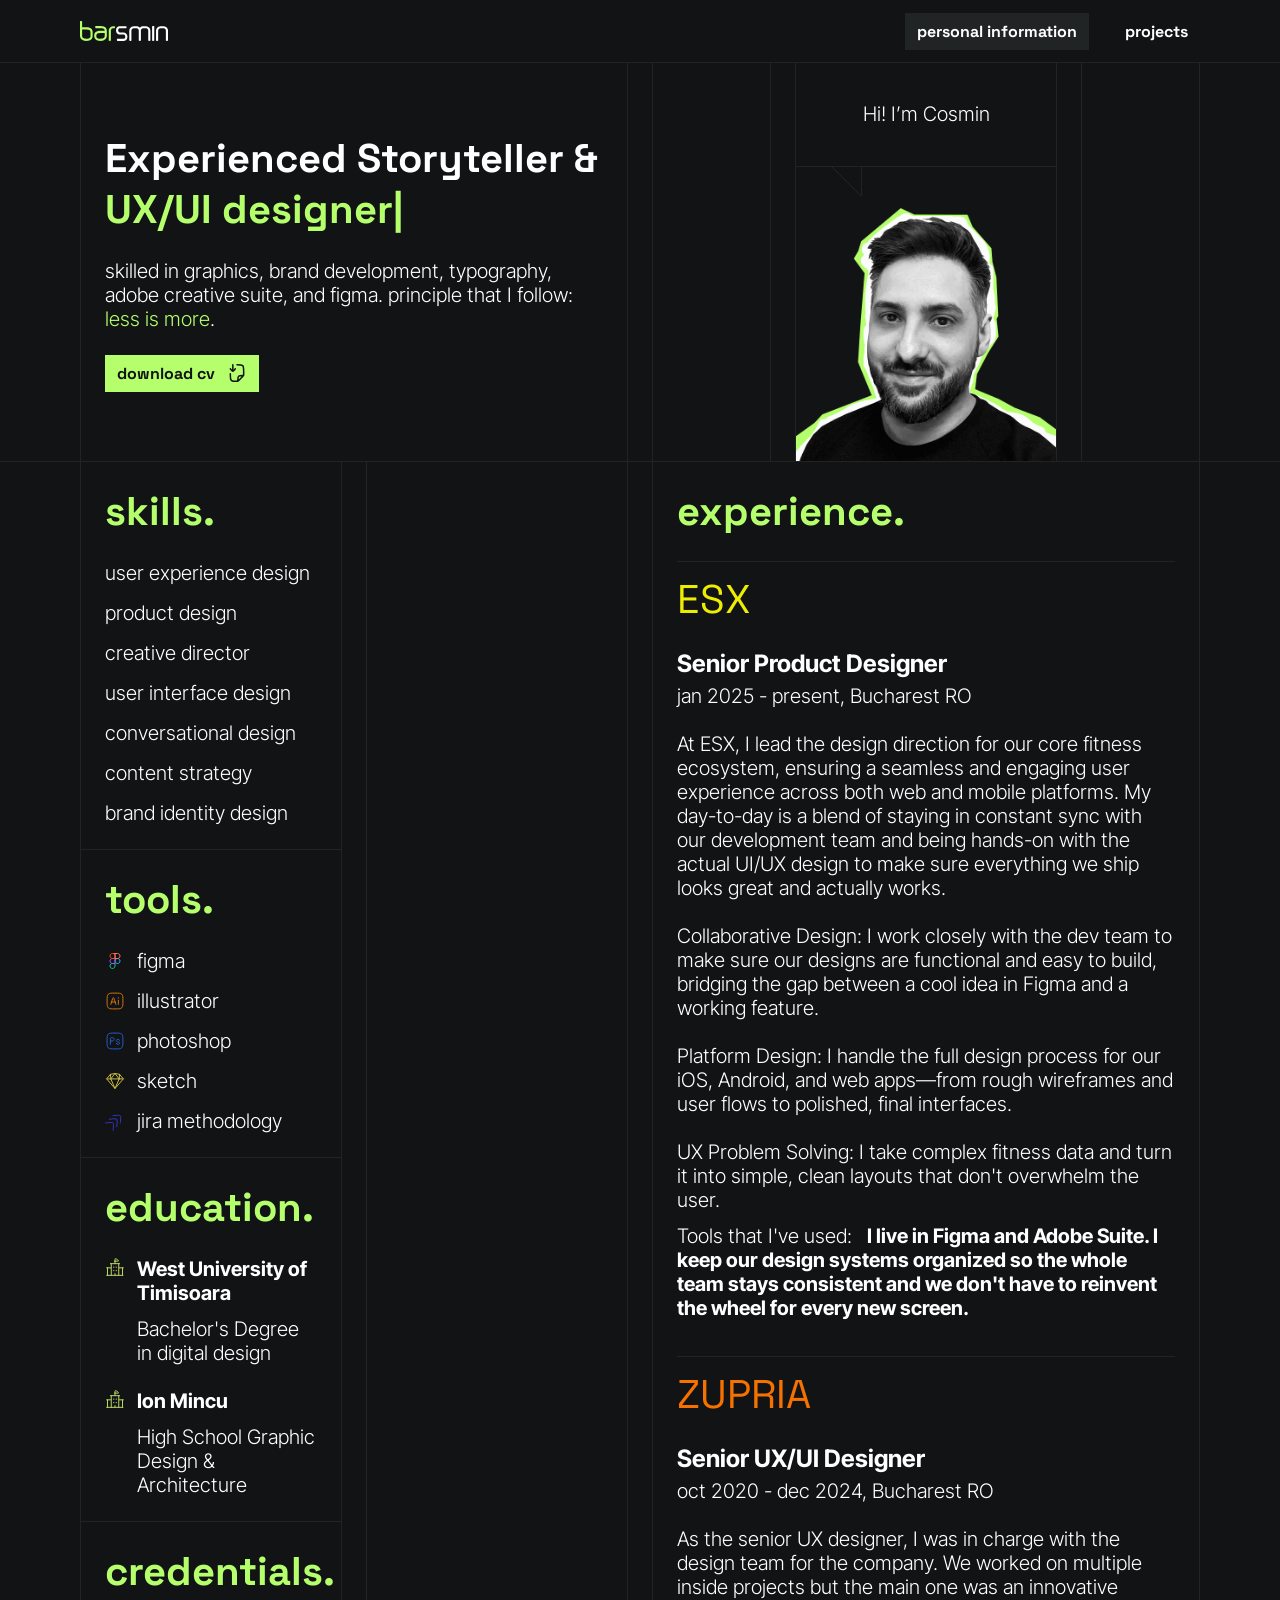
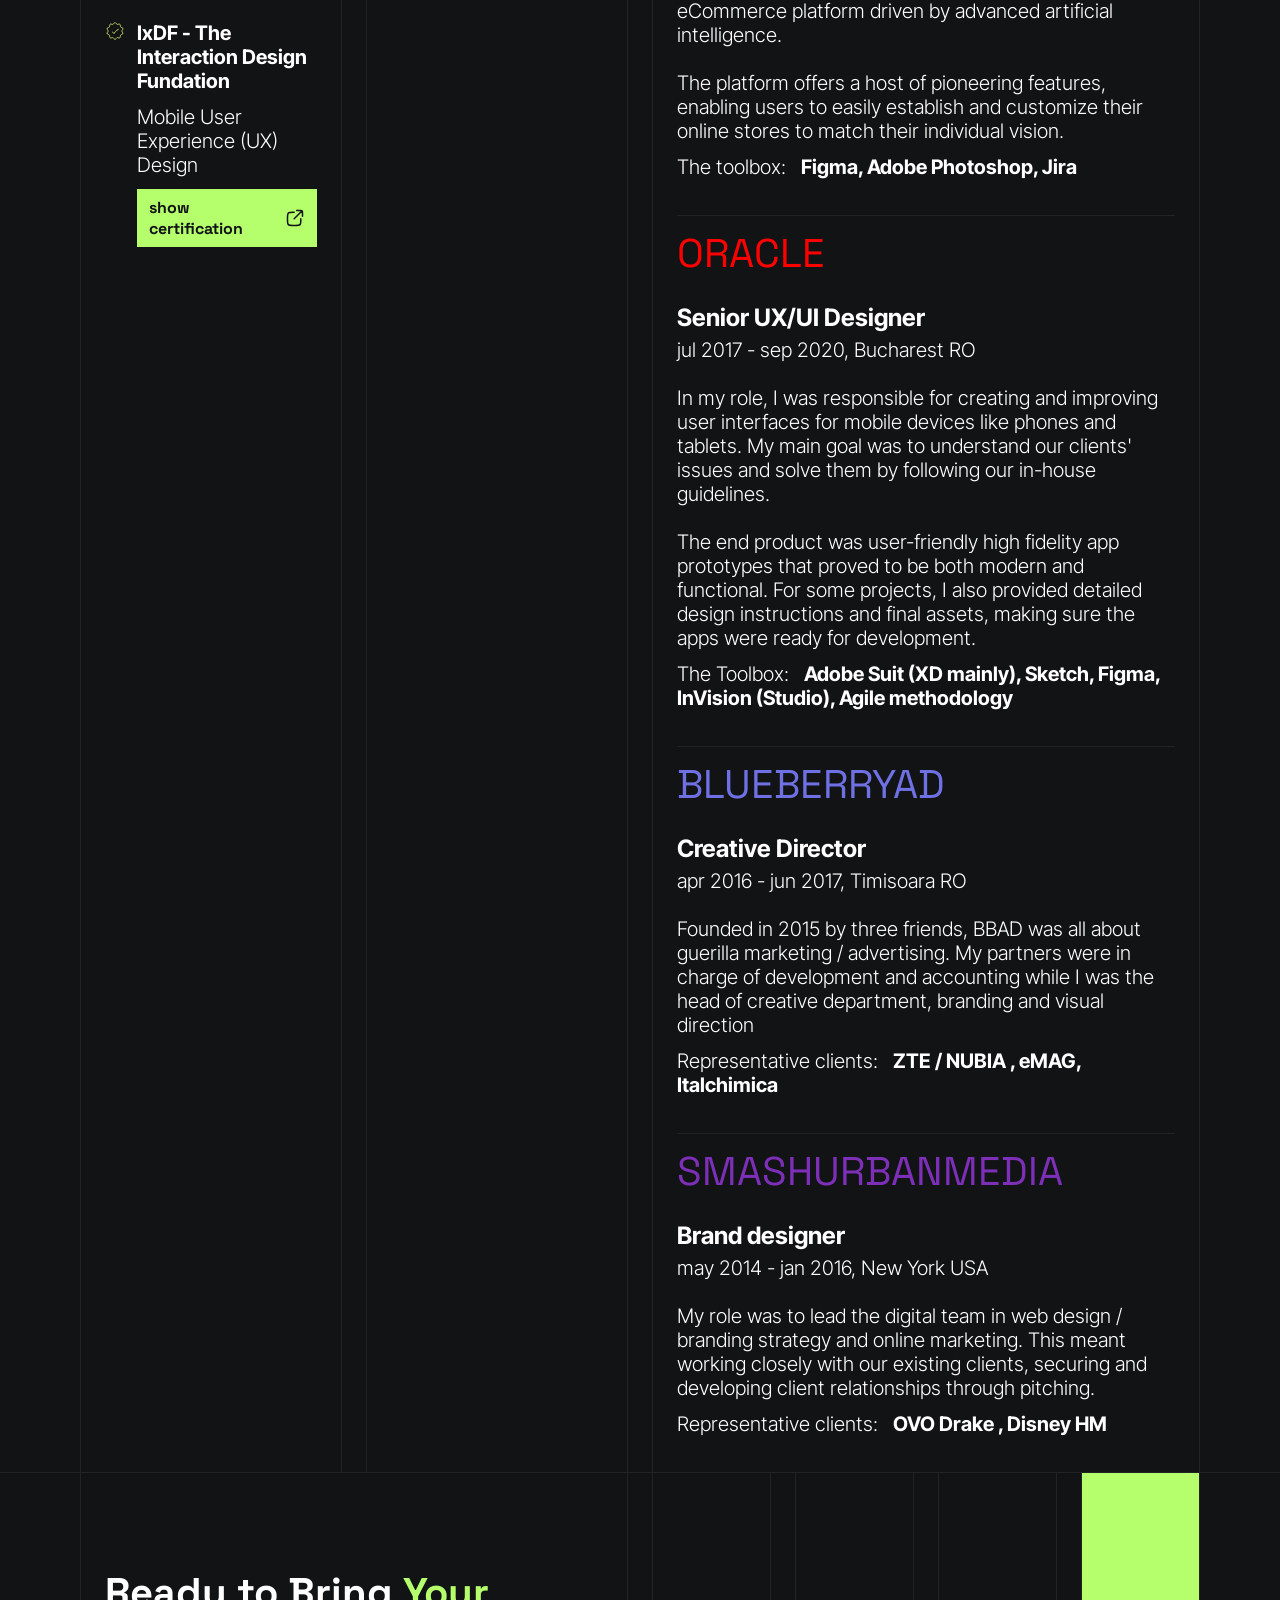
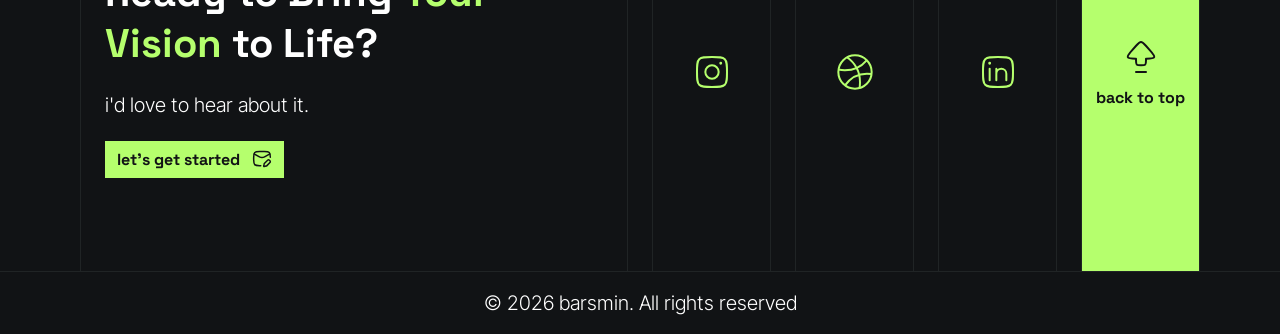
==== commit 7d939991: "Add typewriter header and fix profile photo path - Header now types and erases three phrases in a lo" ====
--- a/index.html
+++ b/index.html
@@ -48,7 +48,11 @@
         <div class="hero__text">
           <h1 id="hero-title" class="hero__title">
             <span>Experienced Storyteller &amp;</span>
-            <span class="accent">UX designer<span class="caret" aria-hidden="true">|</span></span>
+            <!-- Typewriter line: edit the 3 phrases in data-typed (the first one is the text shown before the animation starts) -->
+            <span class="accent typed" data-typed='["UX/UI designer","brand developer","gamer"]'>
+              <span class="typed__live" aria-hidden="true"><span class="typed__text">UX/UI designer</span><span class="caret">|</span></span>
+              <span class="visually-hidden">UX/UI designer, brand developer, gamer</span>
+            </span>
           </h1>
           <p class="hero__lead">skilled in graphics, brand development, typography, adobe creative suite, and figma. principle that I follow: <span class="accent">less is more</span>.</p>
           <!-- TODO: drop your CV in assets/cv/ and keep this file name (or change the link) -->
@@ -63,8 +67,8 @@
         <figure class="hero__card">
           <figcaption class="hero__hello">Hi! I’m Cosmin</figcaption>
           <div class="hero__tail" aria-hidden="true"></div>
-          <!-- TODO: export the "profile 2" layer from Figma (PNG, 2x) as assets/images/profile.png -->
-          <img class="hero__photo" src="assets/images/profile.png" alt="Portrait of Cosmin" width="300" height="306" data-optional>
+          <!-- Photo: assets/images/profile.png (PNG exported from the "profile 2" layer in Figma, 2x) -->
+          <img class="hero__photo" src="assets/images/profile.png" alt="Portrait of Cosmin" width="300" height="306">
         </figure>
 
         <div class="col-line hero__col-b" aria-hidden="true"></div>
--- a/css/styles.css
+++ b/css/styles.css
@@ -87,6 +87,16 @@
 }
 
 .accent { color: var(--c-lime); }
+
+.visually-hidden {
+  position: absolute;
+  width: 1px;
+  height: 1px;
+  margin: -1px;
+  overflow: hidden;
+  clip-path: inset(50%);
+  white-space: nowrap;
+}
 
 .skip-link {
   position: absolute;
@@ -185,7 +195,14 @@
 }
 .hero__title > span { display: block; }
 
-.caret { animation: blink 1.1s steps(1) infinite; }
+/* Typewriter line: main.js types and erases the phrases; the cursor blinks while idle */
+.hero__title > .typed { display: grid; }       /* every phrase shares one grid cell, so the height never jumps */
+.typed__live,
+.typed__sizer { grid-area: 1 / 1; }
+.typed__sizer { visibility: hidden; pointer-events: none; }   /* invisible copies that reserve the space */
+
+.caret { animation: blink 1s steps(1) infinite; }
+.caret.is-typing { animation: none; }          /* solid while writing or erasing */
 @keyframes blink { 50% { opacity: 0; } }
 
 .hero__col-a { grid-column: 5; }
@@ -222,6 +239,19 @@
   inset: 0 0 auto 0;
   height: 1px;
   background: var(--c-line);
+}
+
+/* Shown by main.js only if the photo can't be found, so a wrong path is never silent */
+.hero__missing {
+  display: grid;
+  place-items: center;
+  aspect-ratio: 300 / 306;
+  padding: 16px;
+  border-top: 1px dashed var(--c-lime);
+  color: var(--c-lime);
+  font-size: 14px;
+  text-align: center;
+  overflow-wrap: anywhere;
 }
 
 .hero__photo {
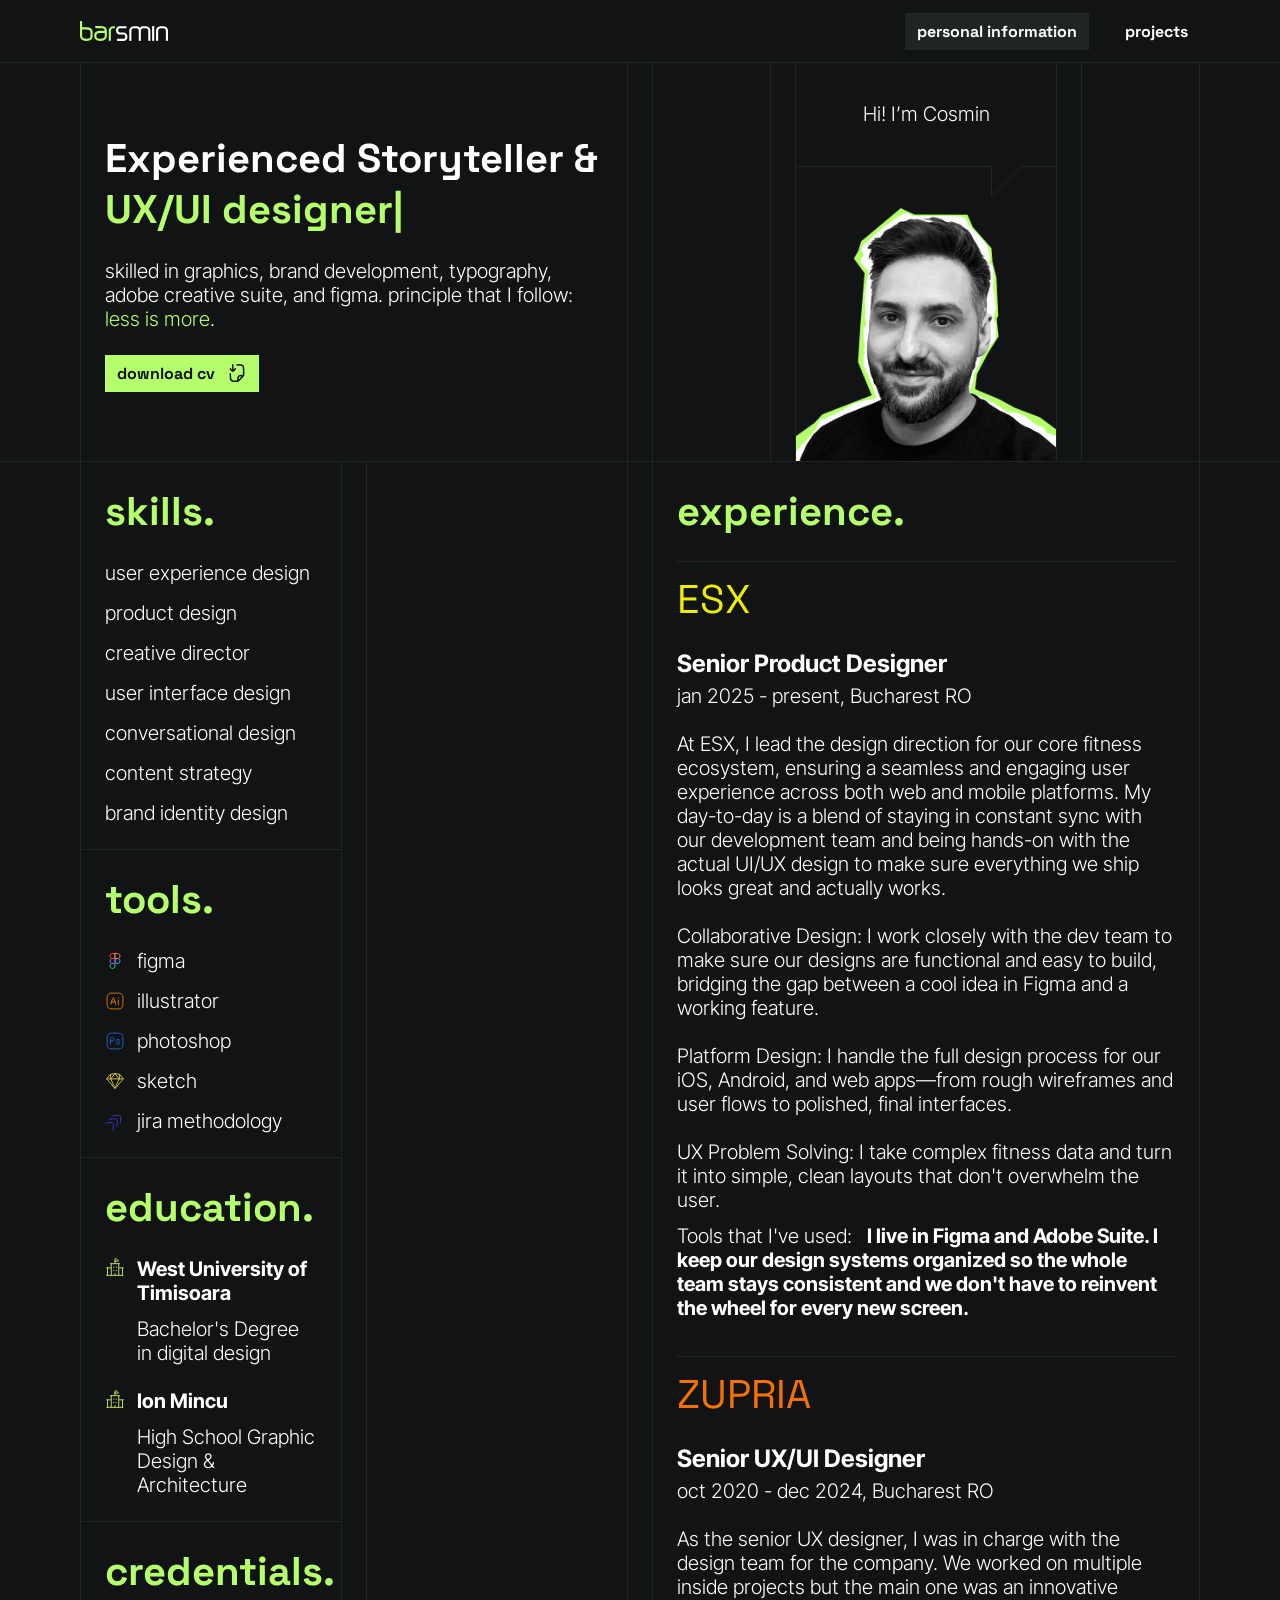
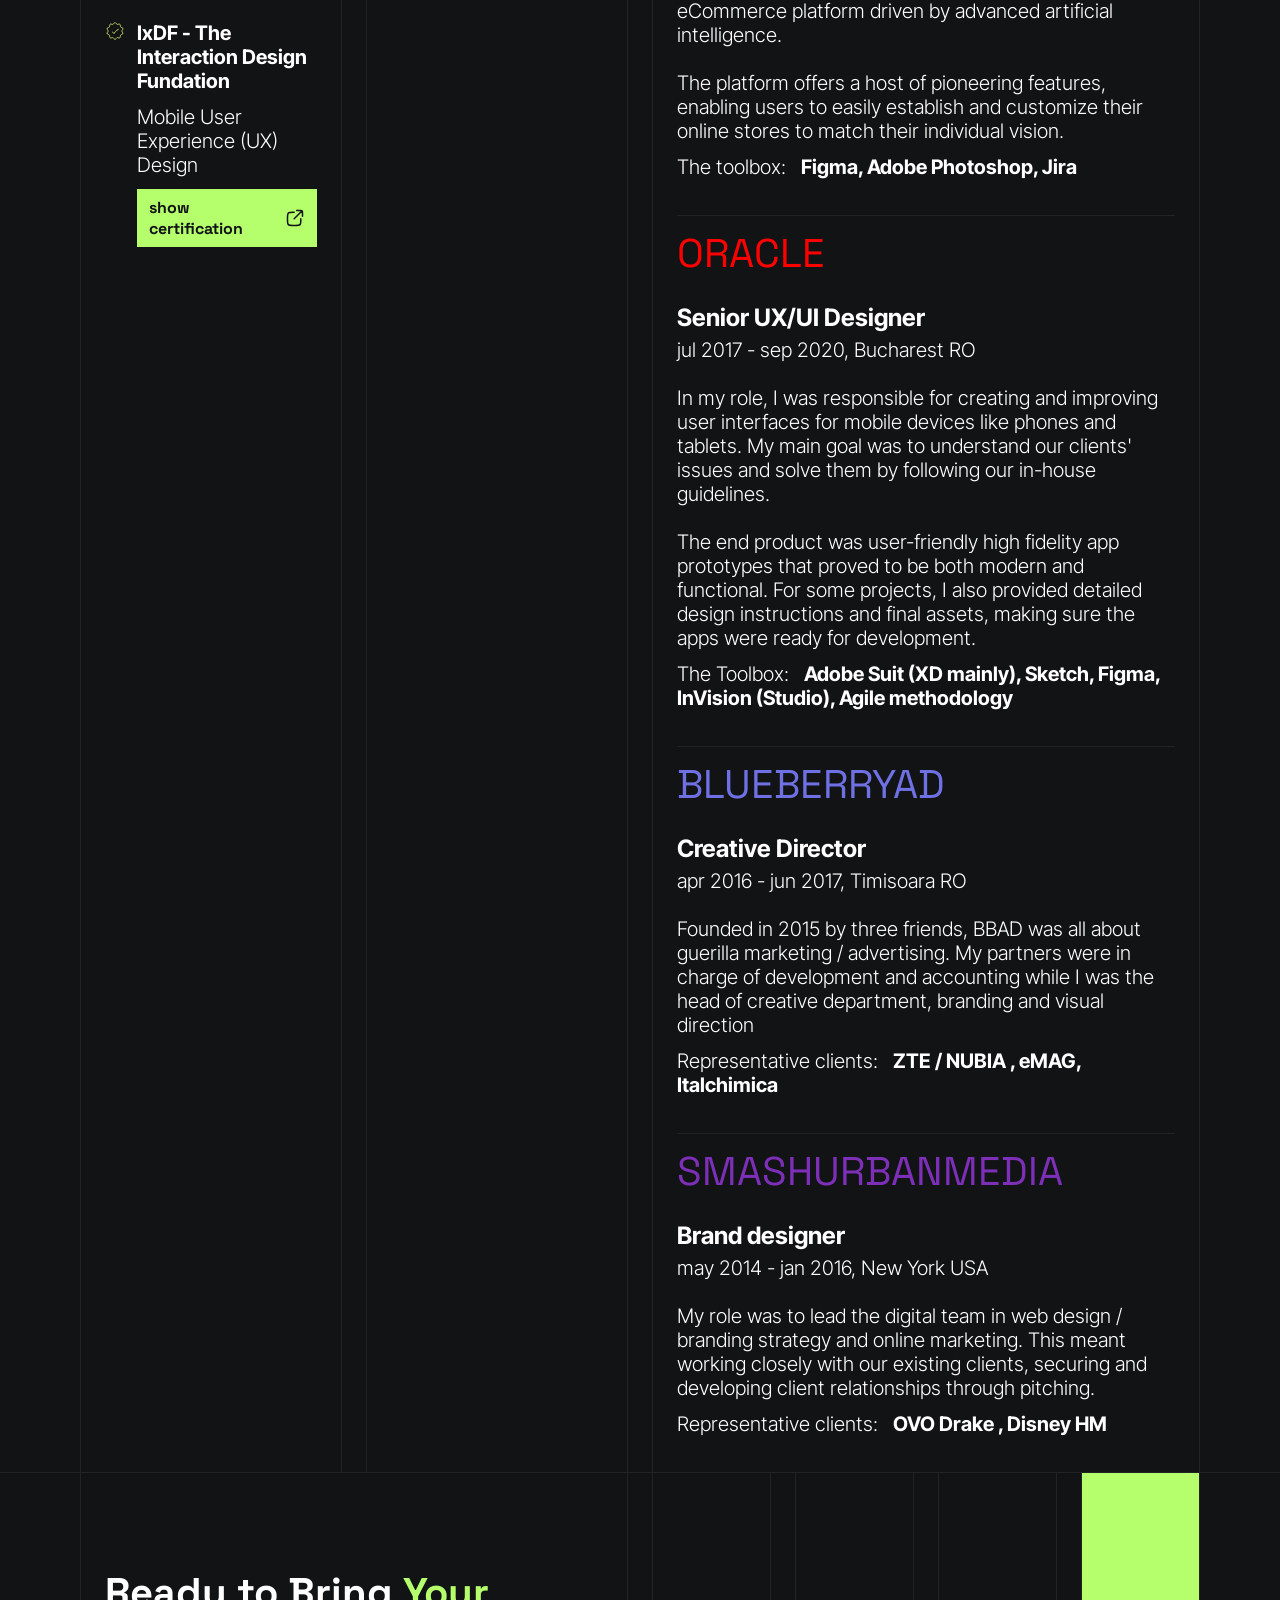
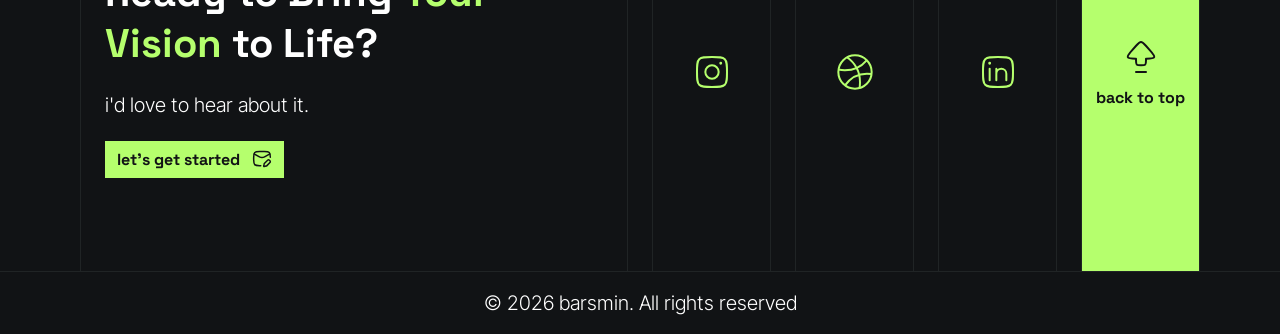
==== commit 4ea654be: "Open-notch bubble tail, hover effects, scroll reveal, real links - Speech-bubble tail redrawn as an " ====
--- a/index.html
+++ b/index.html
@@ -3,6 +3,15 @@
 <head>
   <meta charset="utf-8">
   <meta name="viewport" content="width=device-width, initial-scale=1">
+
+  <!-- Lets the scroll animation start hidden without a flash. If main.js hasn't confirmed within 4 s,
+       the class is removed again and everything simply shows. -->
+  <script>
+    document.documentElement.classList.add("js");
+    setTimeout(function () {
+      if (!document.documentElement.hasAttribute("data-reveal-ready")) document.documentElement.classList.remove("js");
+    }, 4000);
+  </script>
 
   <title>Cosmin — Experienced storyteller &amp; UX designer</title>
   <meta name="description" content="Portfolio of Cosmin (barsmin): senior product designer and UX/UI designer skilled in graphics, brand development, typography, Adobe Creative Suite and Figma.">
@@ -45,7 +54,7 @@
     <section class="hero" aria-labelledby="hero-title">
       <div class="container grid hero__grid">
 
-        <div class="hero__text">
+        <div class="hero__text" data-reveal-group>
           <h1 id="hero-title" class="hero__title">
             <span>Experienced Storyteller &amp;</span>
             <!-- Typewriter line: edit the 3 phrases in data-typed (the first one is the text shown before the animation starts) -->
@@ -64,7 +73,7 @@
 
         <div class="col-line hero__col-a" aria-hidden="true"></div>
 
-        <figure class="hero__card">
+        <figure class="hero__card" data-reveal-group>
           <figcaption class="hero__hello">Hi! I’m Cosmin</figcaption>
           <div class="hero__tail" aria-hidden="true"></div>
           <!-- Photo: assets/images/profile.png (PNG exported from the "profile 2" layer in Figma, 2x) -->
@@ -80,7 +89,7 @@
 
       <aside class="sidebar" aria-label="Skills, tools, education and credentials">
 
-        <section class="card" aria-labelledby="skills-title">
+        <section class="card" data-reveal-group aria-labelledby="skills-title">
           <h2 id="skills-title" class="heading">skills.</h2>
           <ul class="list">
             <li>user experience design</li>
@@ -93,7 +102,7 @@
           </ul>
         </section>
 
-        <section class="card" aria-labelledby="tools-title">
+        <section class="card" data-reveal-group aria-labelledby="tools-title">
           <h2 id="tools-title" class="heading">tools.</h2>
           <ul class="list list--tools">
             <li><img src="assets/icons/figma.svg" alt="" width="20" height="20"><span>figma</span></li>
@@ -104,7 +113,7 @@
           </ul>
         </section>
 
-        <section class="card" aria-labelledby="education-title">
+        <section class="card" data-reveal-group aria-labelledby="education-title">
           <h2 id="education-title" class="heading">education.</h2>
           <ul class="list list--items">
             <li class="item">
@@ -124,7 +133,7 @@
           </ul>
         </section>
 
-        <section class="card" aria-labelledby="credentials-title">
+        <section class="card" data-reveal-group aria-labelledby="credentials-title">
           <h2 id="credentials-title" class="heading">credentials.</h2>
           <ul class="list list--items">
             <li class="item">
@@ -132,8 +141,7 @@
               <div class="item__body">
                 <p class="item__title">IxDF - The Interaction Design Fundation</p>
                 <p>Mobile User Experience (UX) Design</p>
-                <!-- TODO: replace with the link to your certificate -->
-                <a class="btn" href="https://www.interaction-design.org/" target="_blank" rel="noopener noreferrer">
+                <a class="btn" href="https://ixdf.org/members/cosmin-baraghin/certificate/course/e4401d6c-dab7-4d1d-9fdc-f43ecb74e043" target="_blank" rel="noopener noreferrer">
                   show certification
                   <img src="assets/icons/external.svg" alt="" width="20" height="20">
                 </a>
@@ -145,7 +153,7 @@
 
       <div class="col-line spacer" aria-hidden="true"></div>
 
-      <section class="experience" aria-labelledby="experience-title">
+      <section class="experience" data-reveal-group aria-labelledby="experience-title">
         <h2 id="experience-title" class="heading">experience.</h2>
 
         <article class="job job--esx">
@@ -229,18 +237,17 @@
     <section class="cta" aria-labelledby="cta-title">
       <div class="container grid cta__grid">
 
-        <div class="cta__text">
+        <div class="cta__text" data-reveal-group>
           <h2 id="cta-title" class="cta__title">Ready to Bring <span class="accent">Your Vision</span> to Life?</h2>
           <p>i'd love to hear about it.</p>
-          <!-- TODO: replace with your real email address -->
-          <a class="btn" href="mailto:hello@example.com?subject=Project%20inquiry">
+          <a class="btn" href="mailto:barsmin@gmail.com?subject=Project%20inquiry">
             let’s get started
             <img src="assets/icons/mail.svg" alt="" width="20" height="20">
           </a>
         </div>
 
         <!-- TODO: replace the three profile URLs with your own -->
-        <ul class="social" aria-label="Social profiles and back to top">
+        <ul class="social" data-reveal-group aria-label="Social profiles and back to top">
           <li><a href="https://www.instagram.com/" target="_blank" rel="noopener noreferrer" aria-label="Instagram"><img src="assets/icons/instagram.svg" alt="" width="40" height="40"></a></li>
           <li><a href="https://dribbble.com/" target="_blank" rel="noopener noreferrer" aria-label="Dribbble"><img src="assets/icons/dribbble.svg" alt="" width="40" height="40"></a></li>
           <li><a href="https://www.linkedin.com/" target="_blank" rel="noopener noreferrer" aria-label="LinkedIn"><img src="assets/icons/linkedin.svg" alt="" width="40" height="40"></a></li>
--- a/css/styles.css
+++ b/css/styles.css
@@ -45,6 +45,7 @@
   --margin: 80px;
   --max: 1440px;
   --pad: 24px;                /* inner padding of every bordered block */
+  --ease: cubic-bezier(.2, .65, .2, 1);   /* soft landing, used by every animation */
 }
 
 
@@ -227,18 +228,31 @@
   font-size: 20px;
 }
 
+/* The line under the bubble runs across the card, dips into a notch (down, then back up
+   to the right) and carries on, exactly like the Figma vector. */
 .hero__tail {
   position: relative;
   flex: none;
   height: 30px;
-  background: url("../assets/icons/bubble-tail.svg") 35px 0 / 31px 31px no-repeat;
-}
-.hero__tail::before {                          /* the horizontal line under the bubble */
+  background: linear-gradient(var(--c-line), var(--c-line)) right top / 34px 1px no-repeat;   /* line after the notch */
+}
+.hero__tail::before {                          /* line before the notch */
   content: "";
   position: absolute;
-  inset: 0 0 auto 0;
+  top: 0;
+  left: 0;
+  right: 65px;
   height: 1px;
   background: var(--c-line);
+}
+.hero__tail::after {                           /* the notch itself */
+  content: "";
+  position: absolute;
+  top: 0;
+  right: 34px;
+  width: 31px;
+  height: 31px;
+  background: url("../assets/icons/bubble-tail.svg") no-repeat;
 }
 
 /* Shown by main.js only if the photo can't be found, so a wrong path is never silent */
@@ -531,12 +545,70 @@
 }
 
 
+/* 12b. Motion — hover effects and scroll reveal
+   ========================================================================== */
+
+/* Tools: the name slides a little to the right */
+.list--tools span { transition: transform .25s var(--ease); }
+
+/* Experience: the block opens up above and below. Padding grows and an equal negative margin
+   cancels it, so the text and everything around it stay exactly where they are. */
+.job {
+  --brand: var(--c-line);
+  transition:
+    padding .4s var(--ease),
+    margin .4s var(--ease),
+    background-color .4s var(--ease),
+    border-top-color .4s var(--ease);
+}
+.job--esx          { --brand: var(--brand-esx); }
+.job--zupria       { --brand: var(--brand-zupria); }
+.job--oracle       { --brand: var(--brand-oracle); }
+.job--blueberryad  { --brand: var(--brand-blueberryad); }
+.job--smash        { --brand: var(--brand-smash); }
+
+/* Back to top: the arrow lifts */
+.social__top img { transition: transform .3s var(--ease); }
+.social__top:focus-visible img { transform: translateY(-6px); }
+
+/* Hover effects only on devices that can hover (a tap on a phone would leave them "stuck") */
+@media (hover: hover) and (pointer: fine) {
+  .list--tools li:hover span { transform: translateX(8px); }
+
+  .job:hover {
+    padding: 22px 12px;
+    margin: -10px -12px;
+    background-color: var(--c-accent);
+    border-top-color: var(--brand);                                           /* fallback */
+    border-top-color: color-mix(in srgb, var(--brand) 60%, var(--c-line));
+  }
+
+  .social__top:hover img { transform: translateY(-6px); }
+}
+
+/* Scroll reveal: blocks rise in softly as they enter the screen.
+   Groups are marked with data-reveal-group in the HTML; each direct child is a block.
+   Hidden only when scripts run and motion is welcome, so nothing is ever lost. */
+[data-reveal-group]                     { --step: 80ms; }                      /* delay between neighbouring blocks */
+.experience[data-reveal-group]          { --step: 0ms; }                       /* long blocks: no stagger */
+[data-reveal-group] > :nth-child(2)     { --reveal-delay: var(--step); }
+[data-reveal-group] > :nth-child(3)     { --reveal-delay: calc(var(--step) * 2); }
+[data-reveal-group] > :nth-child(4)     { --reveal-delay: calc(var(--step) * 3); }
+[data-reveal-group] > :nth-child(n+5)   { --reveal-delay: calc(var(--step) * 4); }
+
+@media (prefers-reduced-motion: no-preference) {
+  .js [data-reveal-group] > :not(.is-visible) { opacity: 0; transform: translateY(18px); }
+  .js [data-reveal-group] > .is-visible       { animation: reveal .7s var(--ease) var(--reveal-delay, 0ms) backwards; }
+}
+@keyframes reveal { from { opacity: 0; transform: translateY(18px); } }
+
+
 /* 13. Accessibility — reduced motion
    ========================================================================== */
 @media (prefers-reduced-motion: reduce) {
   html { scroll-behavior: auto; }
   .caret { animation: none; }
-  .btn, .nav a, .social a { transition: none; }
+  .btn, .nav a, .social a, .social__top img, .list--tools span, .job { transition: none; }
 }
 
 
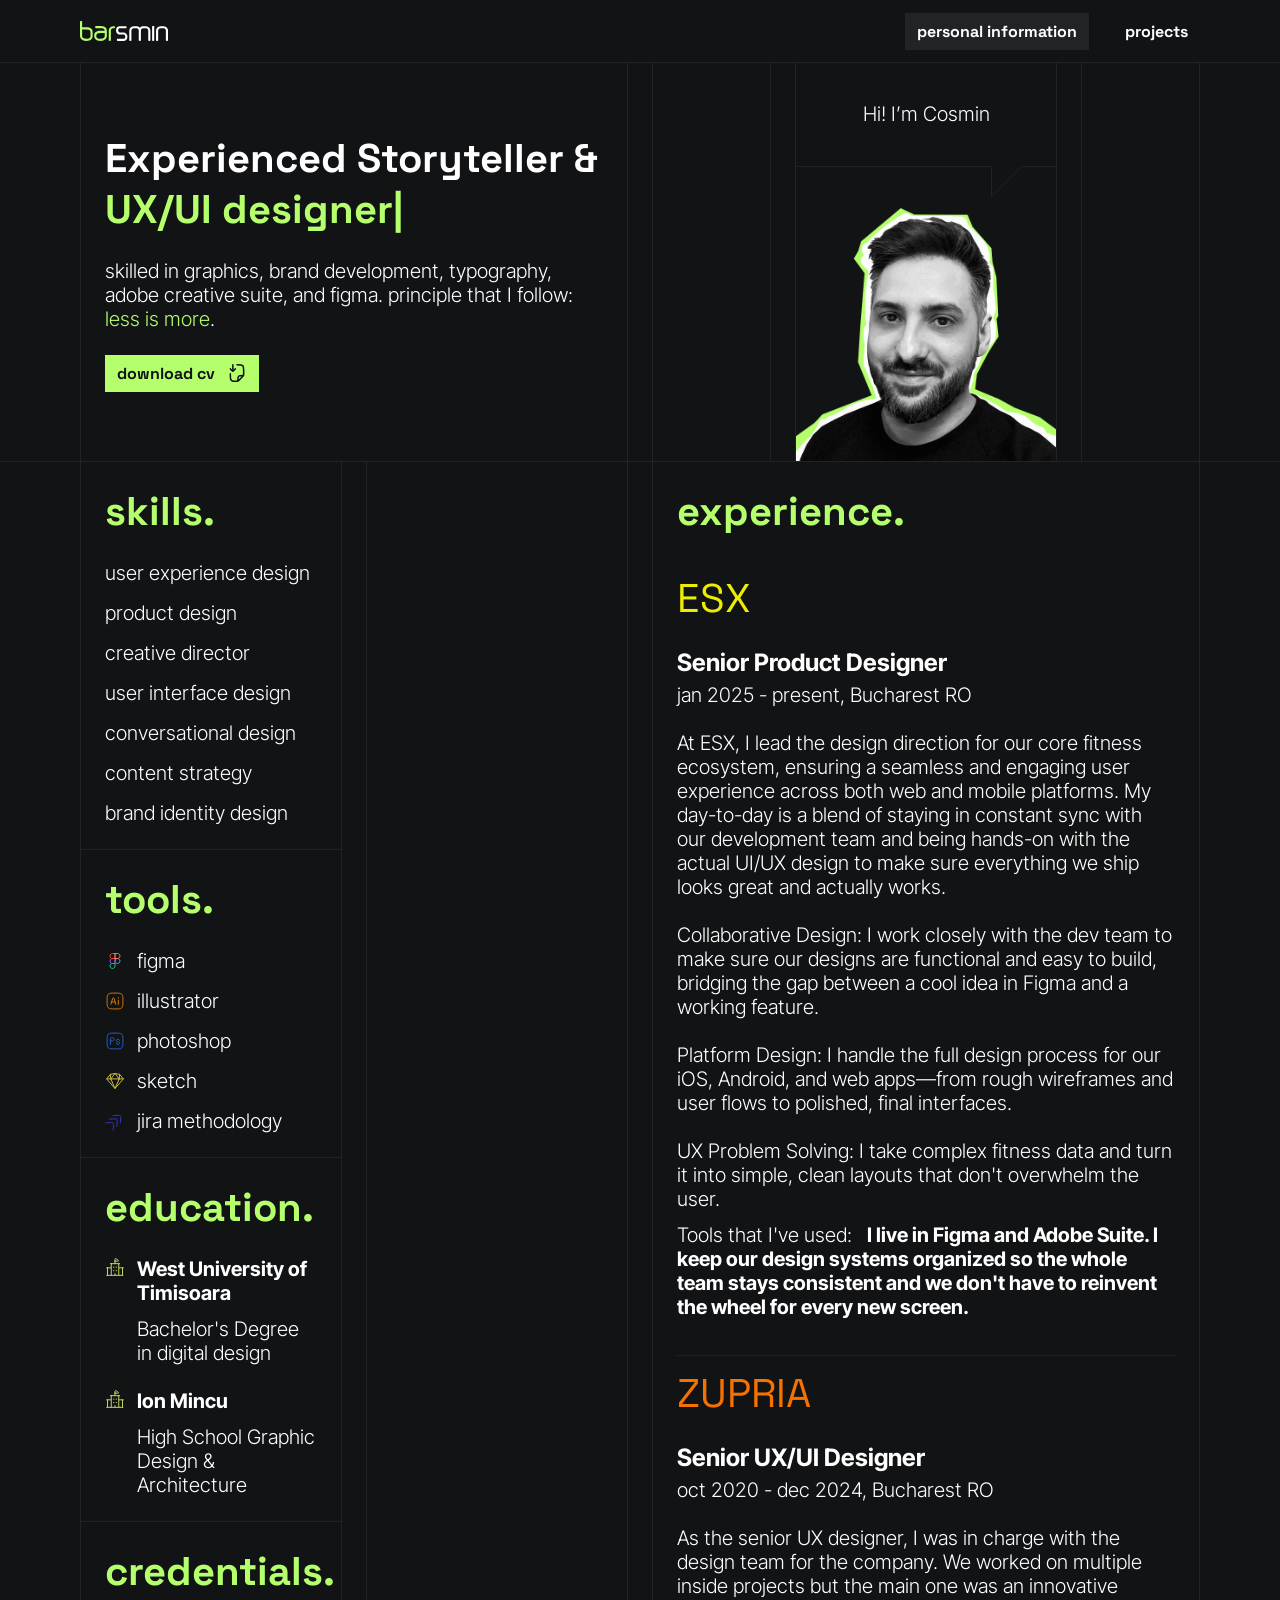
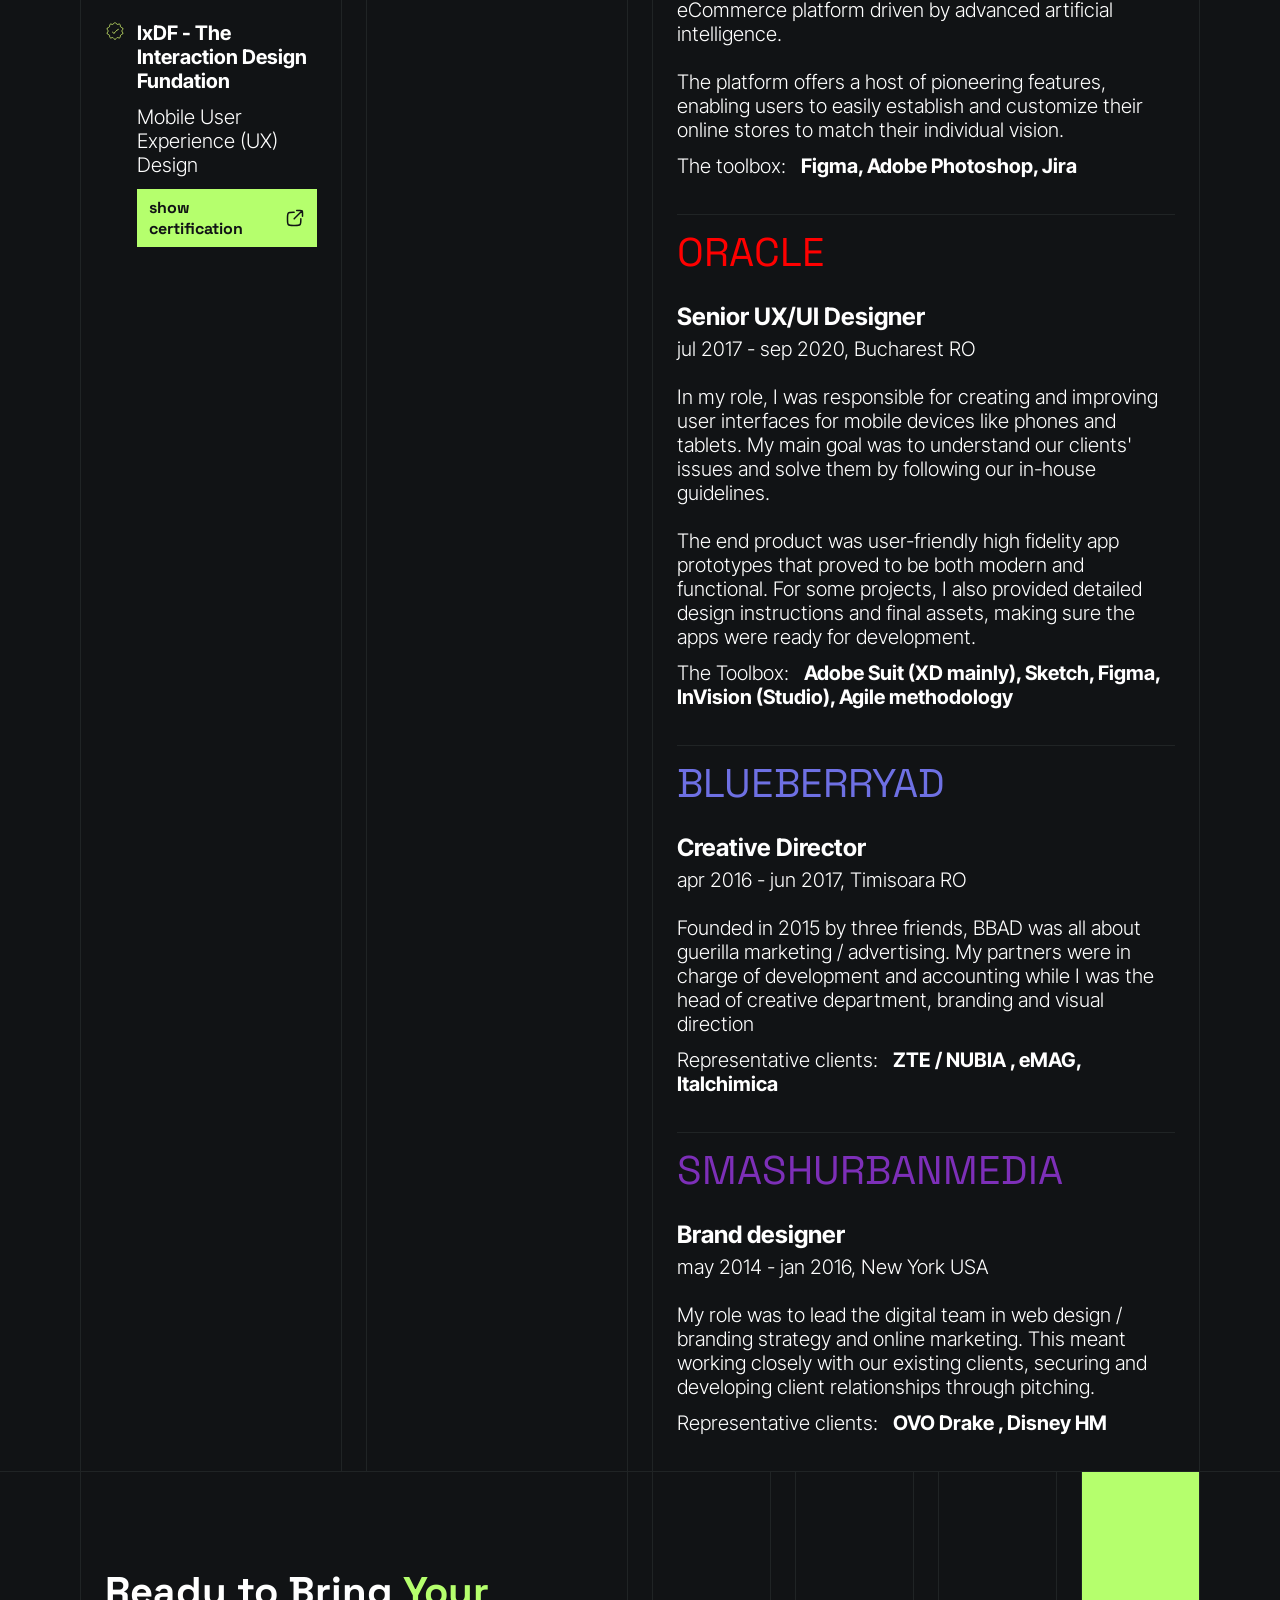
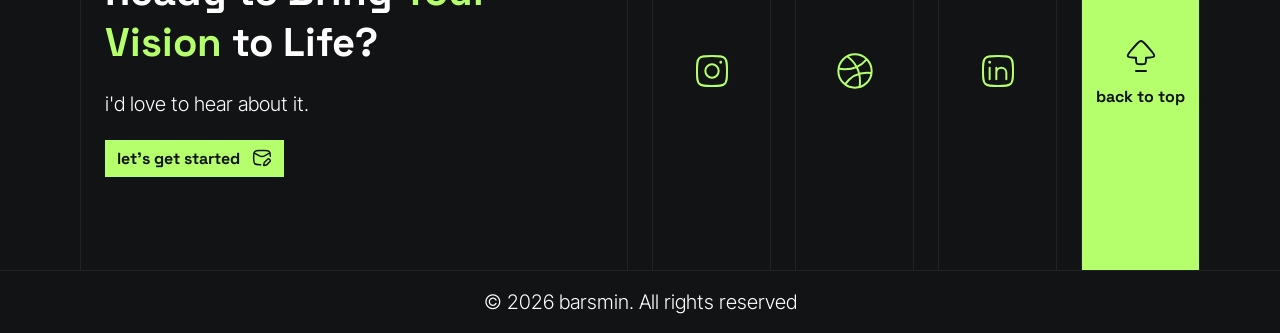
==== commit 2ca82e3f: "Arrow cursor everywhere, desktop compose link, skills hover, cleanup - First experience job has no t" ====
--- a/index.html
+++ b/index.html
@@ -18,11 +18,15 @@
   <meta name="theme-color" content="#111315">
   <meta name="color-scheme" content="dark">
 
+  <link rel="canonical" href="https://barsmin.github.io/">
+
   <meta property="og:type" content="website">
+  <meta property="og:url" content="https://barsmin.github.io/">
   <meta property="og:title" content="Cosmin — Experienced storyteller &amp; UX designer">
   <meta property="og:description" content="Senior product designer and UX/UI designer. Principle that I follow: less is more.">
 
   <link rel="icon" href="favicon.svg" type="image/svg+xml">
+  <link rel="apple-touch-icon" href="apple-touch-icon.png">
 
   <!-- Fonts: Space Grotesk (headings, buttons) + Inter Tight (text) -->
   <link rel="preconnect" href="https://fonts.googleapis.com">
@@ -39,7 +43,11 @@
   <header class="site-header">
     <div class="container">
       <a class="logo" href="index.html">
-        <img src="assets/icons/logo.svg" alt="barsmin — home" width="88" height="20">
+        <!-- Phones get the small "ba" mark; tablets and desktops get the full logo -->
+        <picture>
+          <source media="(max-width: 899px)" srcset="assets/icons/logo-mobile.svg">
+          <img src="assets/icons/logo.svg" alt="barsmin — home" width="88" height="20">
+        </picture>
       </a>
       <nav class="nav" aria-label="Primary">
         <a href="index.html" aria-current="page">personal information</a>
@@ -64,7 +72,7 @@
             </span>
           </h1>
           <p class="hero__lead">skilled in graphics, brand development, typography, adobe creative suite, and figma. principle that I follow: <span class="accent">less is more</span>.</p>
-          <!-- TODO: drop your CV in assets/cv/ and keep this file name (or change the link) -->
+          <!-- TODO: add your CV as assets/cv/cosmin-cv.pdf (or change this link) -->
           <a class="btn" href="assets/cv/cosmin-cv.pdf" download>
             download cv
             <img src="assets/icons/download.svg" alt="" width="20" height="20">
@@ -76,8 +84,7 @@
         <figure class="hero__card" data-reveal-group>
           <figcaption class="hero__hello">Hi! I’m Cosmin</figcaption>
           <div class="hero__tail" aria-hidden="true"></div>
-          <!-- Photo: assets/images/profile.png (PNG exported from the "profile 2" layer in Figma, 2x) -->
-          <img class="hero__photo" src="assets/images/profile.png" alt="Portrait of Cosmin" width="300" height="306">
+          <img class="hero__photo" src="assets/images/profile.png" alt="Portrait of Cosmin" width="300" height="306" fetchpriority="high">
         </figure>
 
         <div class="col-line hero__col-b" aria-hidden="true"></div>
@@ -91,14 +98,14 @@
 
         <section class="card" data-reveal-group aria-labelledby="skills-title">
           <h2 id="skills-title" class="heading">skills.</h2>
-          <ul class="list">
-            <li>user experience design</li>
-            <li>product design</li>
-            <li>creative director</li>
-            <li>user interface design</li>
-            <li>conversational design</li>
-            <li>content strategy</li>
-            <li>brand identity design</li>
+          <ul class="list list--skills">
+            <li><span>user experience design</span></li>
+            <li><span>product design</span></li>
+            <li><span>creative director</span></li>
+            <li><span>user interface design</span></li>
+            <li><span>conversational design</span></li>
+            <li><span>content strategy</span></li>
+            <li><span>brand identity design</span></li>
           </ul>
         </section>
 
@@ -240,7 +247,7 @@
         <div class="cta__text" data-reveal-group>
           <h2 id="cta-title" class="cta__title">Ready to Bring <span class="accent">Your Vision</span> to Life?</h2>
           <p>i'd love to hear about it.</p>
-          <a class="btn" href="mailto:barsmin@gmail.com?subject=Project%20inquiry">
+          <a class="btn" href="mailto:barsmin@gmail.com?subject=Project%20inquiry" data-compose>
             let’s get started
             <img src="assets/icons/mail.svg" alt="" width="20" height="20">
           </a>
--- a/css/styles.css
+++ b/css/styles.css
@@ -18,7 +18,6 @@
   --c-line: #202425;          /* Hairlines, active nav tab           */
   --c-accent: #161b1c;        /* Main accent: hover surfaces         */
   --c-lime: #b5ff6d;          /* Selective accent                    */
-  --c-lime-hover: #c9ff93;
   --c-white: #ffffff;
 
   /* Employer colours used on the experience titles */
@@ -71,15 +70,15 @@
   font-weight: 300;
   line-height: var(--lh);
   overflow-x: clip;
+  cursor: default;                              /* plain arrow everywhere, never the text cursor… */
   -webkit-font-smoothing: antialiased;
   -moz-osx-font-smoothing: grayscale;
 }
 
 h1, h2, h3, p, ul, figure { margin: 0; }
 ul { padding: 0; list-style: none; }
-a { color: inherit; text-decoration: none; }
+a { color: inherit; text-decoration: none; cursor: pointer; }   /* …except on links and buttons: the hand */
 img { display: block; max-width: 100%; }
-img[hidden] { display: none; }
 strong { font-weight: 700; }
 
 :focus-visible {
@@ -144,10 +143,8 @@
   background: var(--c-lime);
   color: var(--c-dark);
   font: 700 var(--fs-btn) / var(--lh) var(--font-display);
-  transition: background-color .15s ease;
 }
 .btn img { flex: none; }
-.btn:hover { background: var(--c-lime-hover); }
 
 
 /* 5. Header
@@ -161,7 +158,8 @@
   justify-content: space-between;
 }
 
-.logo img { width: 88px; height: 20px; }
+.logo picture { display: block; }
+.logo img { display: block; width: 88px; height: 20px; }
 
 .nav { display: flex; gap: 24px; }
 
@@ -255,19 +253,6 @@
   background: url("../assets/icons/bubble-tail.svg") no-repeat;
 }
 
-/* Shown by main.js only if the photo can't be found, so a wrong path is never silent */
-.hero__missing {
-  display: grid;
-  place-items: center;
-  aspect-ratio: 300 / 306;
-  padding: 16px;
-  border-top: 1px dashed var(--c-lime);
-  color: var(--c-lime);
-  font-size: 14px;
-  text-align: center;
-  overflow-wrap: anywhere;
-}
-
 .hero__photo {
   width: 100%;
   height: auto;                                /* let aspect-ratio drive the height, not the HTML attribute */
@@ -310,6 +295,7 @@
 }
 .list--tools img { flex: none; }
 .list--tools span { white-space: nowrap; }
+.list--skills span { display: inline-block; }   /* lets the hover slide work, like on the tools */
 
 .list--items { gap: 24px; }
 
@@ -339,6 +325,9 @@
 /* 8. Experience
    ========================================================================== */
 .experience {
+  --job-pad: 12px;                /* resting space above and below a job's text */
+  --job-open: 36px;               /* extra space the hovered job gets on each side (see 12b) */
+  --jobs: 5;                      /* number of jobs; main.js keeps this in sync */
   grid-column: 5 / span 4;
   display: flex;
   flex-direction: column;
@@ -351,9 +340,10 @@
   display: flex;
   flex-direction: column;
   gap: 24px;
-  padding-block: 12px;
+  padding-block: var(--job-pad);
   border-top: 1px solid var(--c-line);
 }
+.job:first-of-type { border-top: 0; }           /* the lines separate the jobs; none above the first */
 
 .job__company {
   font: 400 var(--fs-company) / var(--lh) var(--font-display);
@@ -410,7 +400,7 @@
   border-inline: 1px solid var(--c-line);
   transition: background-color .15s ease;
 }
-.social a:hover { background: var(--c-accent); }
+.social a:not(.social__top):hover { background: var(--c-accent); }   /* back to top keeps its lime */
 .social img { flex: none; }
 
 .social .social__top {
@@ -419,7 +409,6 @@
   font: 700 var(--fs-btn) / var(--lh) var(--font-display);
   text-align: center;
 }
-.social .social__top:hover { background: var(--c-lime-hover); }
 .social__top span { white-space: nowrap; }
 
 
@@ -482,7 +471,7 @@
 
   /* Header */
   .site-header { height: 48px; border-bottom: 1px solid var(--c-line); }
-  .logo img { width: 44px; height: 10px; }
+  .logo img { width: 26px; height: 19.32px; }       /* the small "ba" mark (logo-mobile.svg), as in the phone design */
   .nav { gap: 12px; }
   .nav a { padding: 4px 6px; }
 
@@ -510,6 +499,12 @@
     column-gap: 12px;
   }
   .social__top span { white-space: normal; }
+
+  /* Experience: no box on the phone — the text sits on the page margin, like the hero and call-to-action */
+  .experience {
+    padding-inline: 0;
+    border-inline: 0;
+  }
 
   /* Full-bleed horizontal rules between the stacked sections */
   .hero__text,
@@ -548,41 +543,81 @@
 /* 12b. Motion — hover effects and scroll reveal
    ========================================================================== */
 
-/* Tools: the name slides a little to the right */
-.list--tools span { transition: transform .25s var(--ease); }
-
-/* Experience: the block opens up above and below. Padding grows and an equal negative margin
-   cancels it, so the text and everything around it stay exactly where they are. */
+/* Skills and tools: the name slides a little to the right */
+.list--tools span,
+.list--skills span { transition: transform .25s var(--ease); }
+
+/* Experience: the hovered block opens up 36px above and below its text (no colour change) and the
+   other blocks close in by the same total, so the section keeps its height and nothing below it
+   (call to action, footer) ever moves.
+
+   How it stays exact: every job has an "openness" (--o1 … --o8, 0 = resting, 1 = fully open) that
+   eases on its own. A job's padding is   rest + open × (its openness − the others' openness shared out),
+   and those terms add up to zero across all jobs at every single frame — even while two blocks are
+   mid-way through opening and closing. (Room for up to 8 jobs; more would simply not animate.)
+   overflow-anchor stops the browser from scrolling the page to compensate. */
+@property --o1 { syntax: "<number>"; inherits: true; initial-value: 0; }
+@property --o2 { syntax: "<number>"; inherits: true; initial-value: 0; }
+@property --o3 { syntax: "<number>"; inherits: true; initial-value: 0; }
+@property --o4 { syntax: "<number>"; inherits: true; initial-value: 0; }
+@property --o5 { syntax: "<number>"; inherits: true; initial-value: 0; }
+@property --o6 { syntax: "<number>"; inherits: true; initial-value: 0; }
+@property --o7 { syntax: "<number>"; inherits: true; initial-value: 0; }
+@property --o8 { syntax: "<number>"; inherits: true; initial-value: 0; }
+
+.experience {
+  overflow-anchor: none;
+  --sum: calc(                    /* how open everything is, all together */
+    var(--o1) + var(--o2) + var(--o3) + var(--o4) + var(--o5) + var(--o6) + var(--o7) + var(--o8)
+  );
+  --div: max(1, var(--sum));      /* only matters if a fast flick leaves several blocks mid-way */
+  transition:
+    --o1 .4s var(--ease),
+    --o2 .4s var(--ease),
+    --o3 .4s var(--ease),
+    --o4 .4s var(--ease),
+    --o5 .4s var(--ease),
+    --o6 .4s var(--ease),
+    --o7 .4s var(--ease),
+    --o8 .4s var(--ease);
+}
+.job:nth-of-type(1) { --o: var(--o1); }
+.job:nth-of-type(2) { --o: var(--o2); }
+.job:nth-of-type(3) { --o: var(--o3); }
+.job:nth-of-type(4) { --o: var(--o4); }
+.job:nth-of-type(5) { --o: var(--o5); }
+.job:nth-of-type(6) { --o: var(--o6); }
+.job:nth-of-type(7) { --o: var(--o7); }
+.job:nth-of-type(8) { --o: var(--o8); }
+
 .job {
-  --brand: var(--c-line);
-  transition:
-    padding .4s var(--ease),
-    margin .4s var(--ease),
-    background-color .4s var(--ease),
-    border-top-color .4s var(--ease);
-}
-.job--esx          { --brand: var(--brand-esx); }
-.job--zupria       { --brand: var(--brand-zupria); }
-.job--oracle       { --brand: var(--brand-oracle); }
-.job--blueberryad  { --brand: var(--brand-blueberryad); }
-.job--smash        { --brand: var(--brand-smash); }
-
-/* Back to top: the arrow lifts */
+  padding-block: calc(
+    var(--job-pad) + var(--job-open) / var(--div) * (var(--o, 0) - (var(--sum) - var(--o, 0)) / (var(--jobs) - 1))
+  );
+}
+
+/* Buttons: the icon eases a few pixels closer to the label.
+   Back to top: the arrow lifts. (No colour change on any of them.) */
+.btn img { transition: transform .25s var(--ease); }
+.btn:focus-visible img { transform: translateX(-4px); }
 .social__top img { transition: transform .3s var(--ease); }
 .social__top:focus-visible img { transform: translateY(-6px); }
 
 /* Hover effects only on devices that can hover (a tap on a phone would leave them "stuck") */
 @media (hover: hover) and (pointer: fine) {
-  .list--tools li:hover span { transform: translateX(8px); }
-
-  .job:hover {
-    padding: 22px 12px;
-    margin: -10px -12px;
-    background-color: var(--c-accent);
-    border-top-color: var(--brand);                                           /* fallback */
-    border-top-color: color-mix(in srgb, var(--brand) 60%, var(--c-line));
-  }
-
+  .list--tools li:hover span,
+  .list--skills li:hover span { transform: translateX(8px); }
+
+  .experience:has(.job:nth-of-type(1):hover) { --o1: 1; }
+  .experience:has(.job:nth-of-type(2):hover) { --o2: 1; }
+  .experience:has(.job:nth-of-type(3):hover) { --o3: 1; }
+  .experience:has(.job:nth-of-type(4):hover) { --o4: 1; }
+  .experience:has(.job:nth-of-type(5):hover) { --o5: 1; }
+  .experience:has(.job:nth-of-type(6):hover) { --o6: 1; }
+  .experience:has(.job:nth-of-type(7):hover) { --o7: 1; }
+  .experience:has(.job:nth-of-type(8):hover) { --o8: 1; }
+
+  .btn:hover img { transform: translateX(-4px); }
   .social__top:hover img { transform: translateY(-6px); }
 }
 
@@ -608,21 +643,5 @@
 @media (prefers-reduced-motion: reduce) {
   html { scroll-behavior: auto; }
   .caret { animation: none; }
-  .btn, .nav a, .social a, .social__top img, .list--tools span, .job { transition: none; }
-}
-
-
-/* 14. Dev helper — grid overlay (toggle with the "G" key or ?grid)
-   ========================================================================== */
-.guides {
-  position: fixed;
-  inset: 0;
-  z-index: 1000;
-  pointer-events: none;
-}
-.guides .container,
-.guides .grid { height: 100%; }
-.guides i { background: rgb(255 0 80 / .12); }
-
-@media (max-width: 1199px) { .guides i:nth-child(n + 7) { display: none; } }
-@media (max-width: 899px)  { .guides i:nth-child(n + 3) { display: none; } }
+  .nav a, .social a, .btn img, .social__top img, .list--tools span, .list--skills span, .experience { transition: none; }
+}
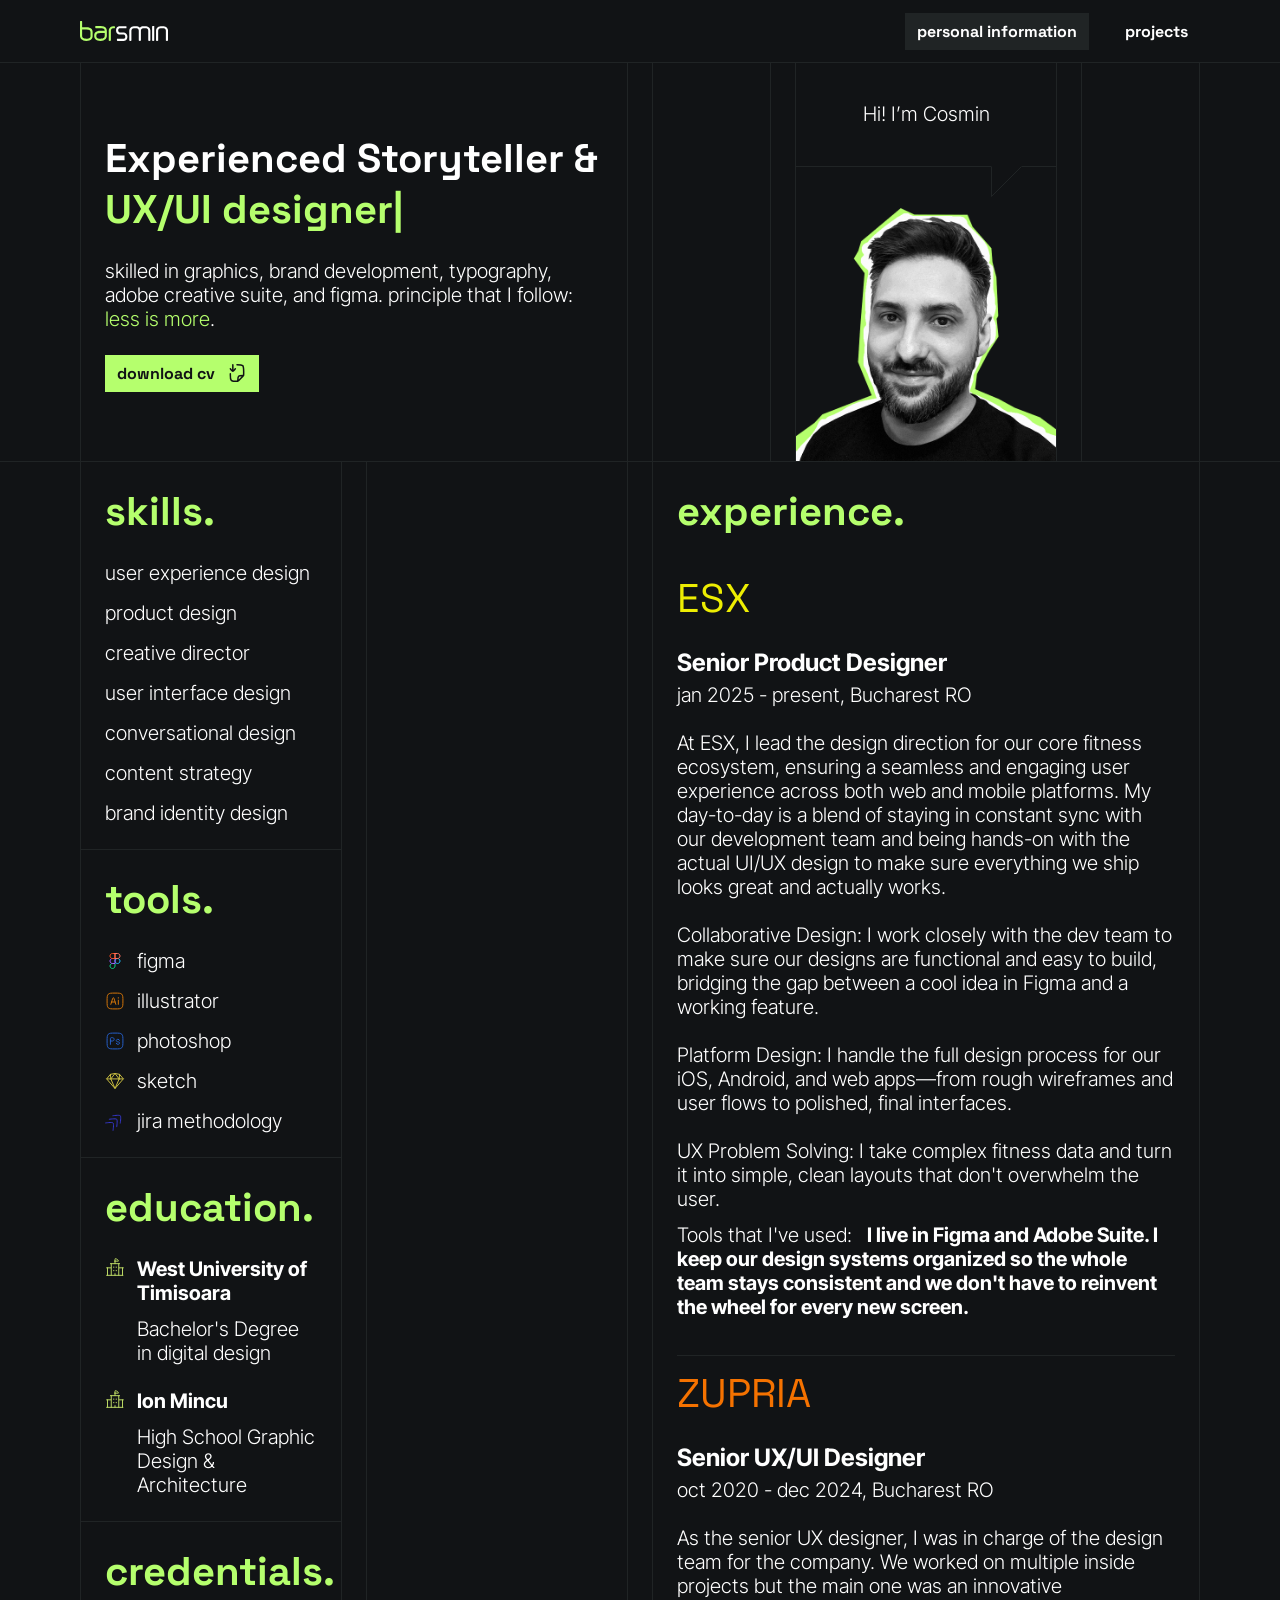
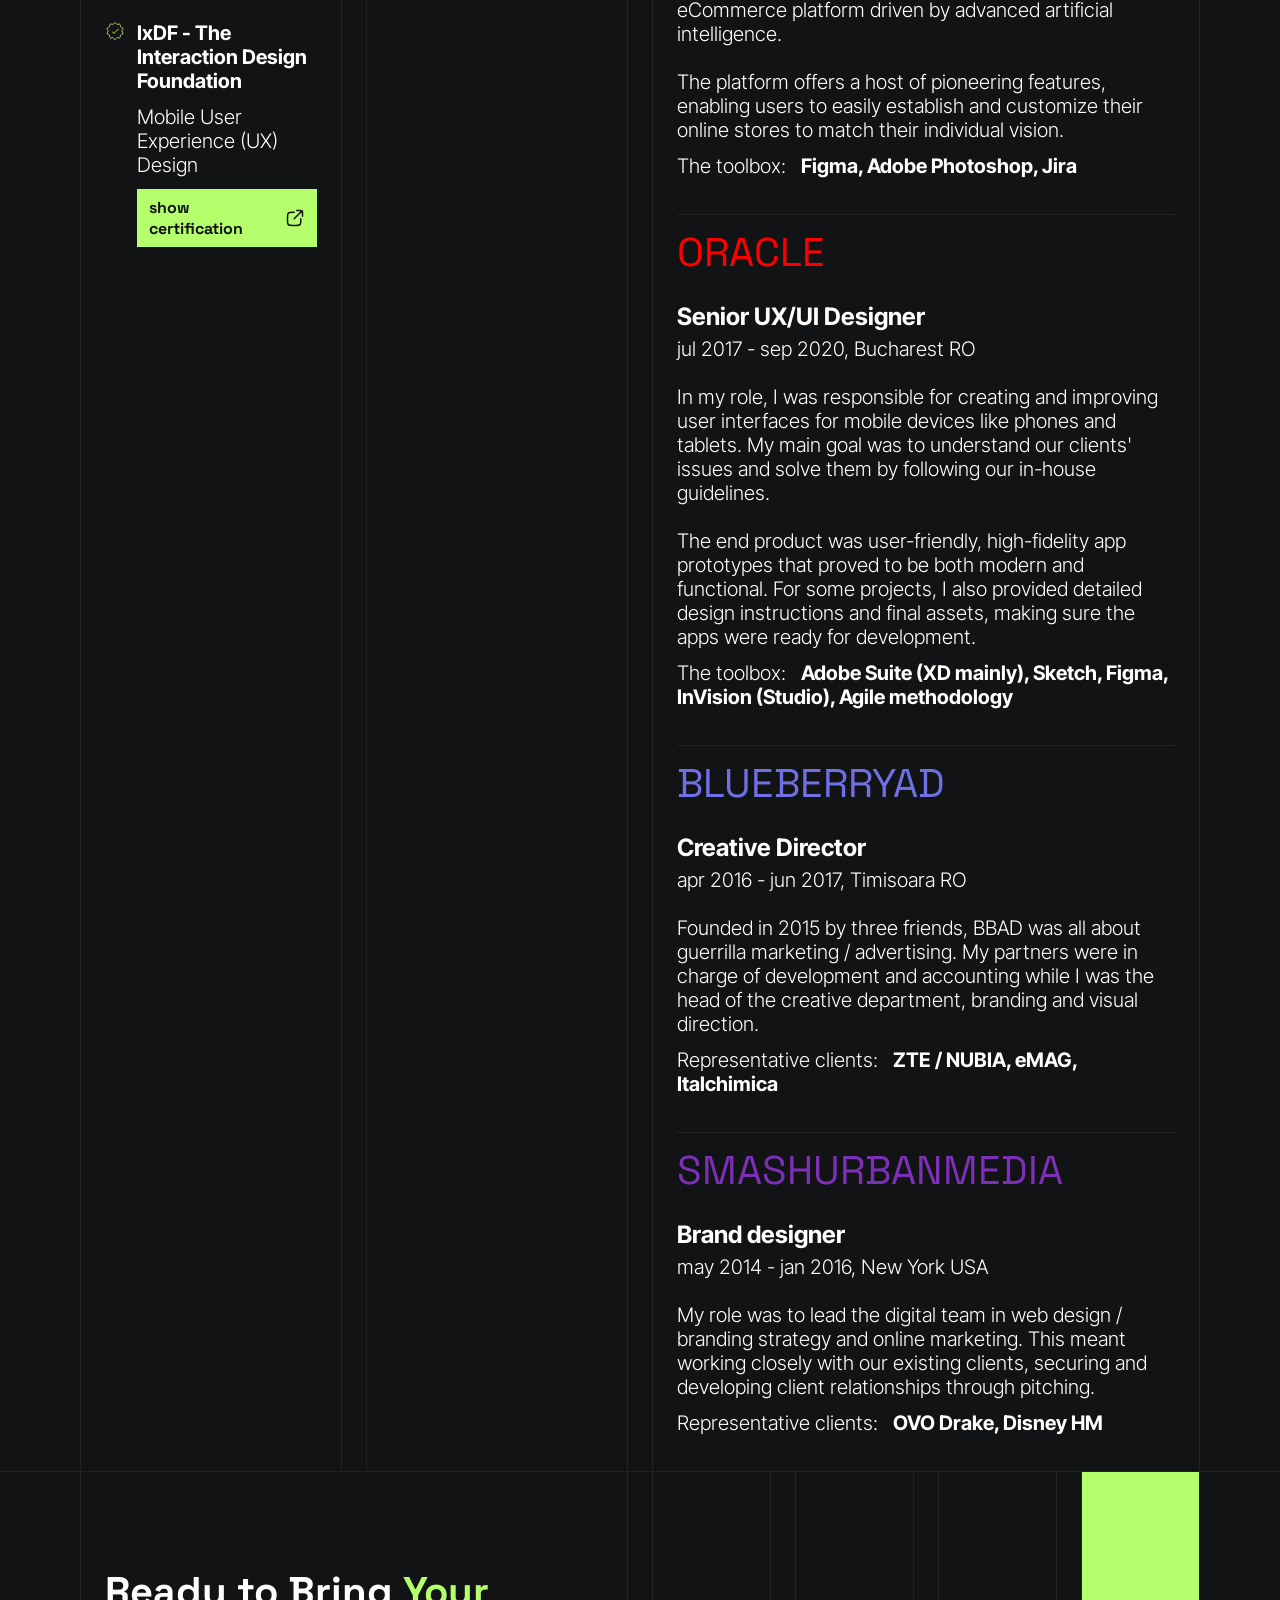
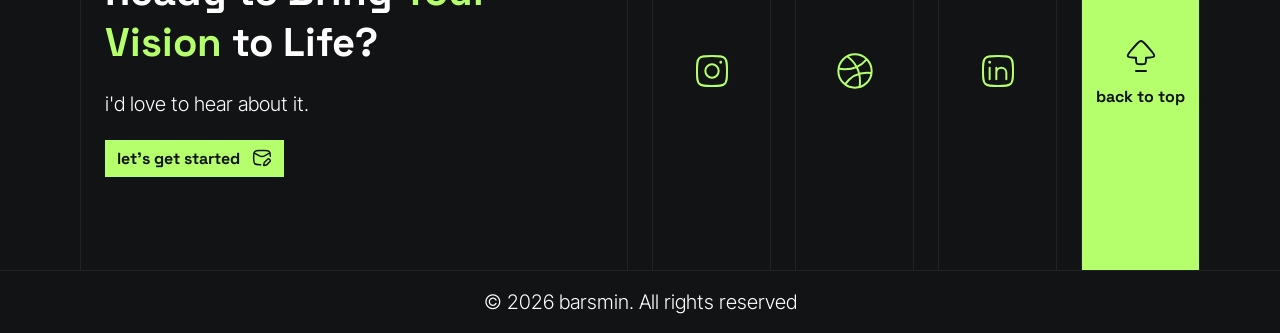
==== commit 0eedd9b7: "Add printable CV built from the site; real Dribbble/LinkedIn links; copy fixes - cv.html + js/cv.js " ====
--- a/index.html
+++ b/index.html
@@ -72,8 +72,7 @@
             </span>
           </h1>
           <p class="hero__lead">skilled in graphics, brand development, typography, adobe creative suite, and figma. principle that I follow: <span class="accent">less is more</span>.</p>
-          <!-- TODO: add your CV as assets/cv/cosmin-cv.pdf (or change this link) -->
-          <a class="btn" href="assets/cv/cosmin-cv.pdf" download>
+          <a class="btn" href="cv.html#print" target="_blank" rel="noopener">
             download cv
             <img src="assets/icons/download.svg" alt="" width="20" height="20">
           </a>
@@ -146,7 +145,7 @@
             <li class="item">
               <img src="assets/icons/credential.svg" alt="" width="20" height="20">
               <div class="item__body">
-                <p class="item__title">IxDF - The Interaction Design Fundation</p>
+                <p class="item__title">IxDF - The Interaction Design Foundation</p>
                 <p>Mobile User Experience (UX) Design</p>
                 <a class="btn" href="https://ixdf.org/members/cosmin-baraghin/certificate/course/e4401d6c-dab7-4d1d-9fdc-f43ecb74e043" target="_blank" rel="noopener noreferrer">
                   show certification
@@ -188,7 +187,7 @@
           </div>
           <div class="job__body">
             <div class="job__text">
-              <p>As the senior UX designer, I was in charge with the design team for the company. We worked on multiple inside projects but the main one was an innovative eCommerce platform driven by advanced artificial intelligence.</p>
+              <p>As the senior UX designer, I was in charge of the design team for the company. We worked on multiple inside projects but the main one was an innovative eCommerce platform driven by advanced artificial intelligence.</p>
               <p>The platform offers a host of pioneering features, enabling users to easily establish and customize their online stores to match their individual vision.</p>
             </div>
             <p><span class="label">The toolbox:</span> <strong>Figma, Adobe Photoshop, Jira</strong></p>
@@ -204,9 +203,9 @@
           <div class="job__body">
             <div class="job__text">
               <p>In my role, I was responsible for creating and improving user interfaces for mobile devices like phones and tablets. My main goal was to understand our clients' issues and solve them by following our in-house guidelines.</p>
-              <p>The end product was user-friendly high fidelity app prototypes that proved to be both modern and functional. For some projects, I also provided detailed design instructions and final assets, making sure the apps were ready for development.</p>
-            </div>
-            <p><span class="label">The Toolbox:</span> <strong>Adobe Suit (XD mainly), Sketch, Figma, InVision (Studio), Agile methodology</strong></p>
+              <p>The end product was user-friendly, high-fidelity app prototypes that proved to be both modern and functional. For some projects, I also provided detailed design instructions and final assets, making sure the apps were ready for development.</p>
+            </div>
+            <p><span class="label">The toolbox:</span> <strong>Adobe Suite (XD mainly), Sketch, Figma, InVision (Studio), Agile methodology</strong></p>
           </div>
         </article>
 
@@ -218,9 +217,9 @@
           </div>
           <div class="job__body">
             <div class="job__text">
-              <p>Founded in 2015 by three friends, BBAD was all about guerilla marketing / advertising. My partners were in charge of development and accounting while I was the head of creative department, branding and visual direction</p>
-            </div>
-            <p><span class="label">Representative clients:</span> <strong>ZTE / NUBIA , eMAG, Italchimica</strong></p>
+              <p>Founded in 2015 by three friends, BBAD was all about guerrilla marketing / advertising. My partners were in charge of development and accounting while I was the head of the creative department, branding and visual direction.</p>
+            </div>
+            <p><span class="label">Representative clients:</span> <strong>ZTE / NUBIA, eMAG, Italchimica</strong></p>
           </div>
         </article>
 
@@ -234,7 +233,7 @@
             <div class="job__text">
               <p>My role was to lead the digital team in web design / branding strategy and online marketing. This meant working closely with our existing clients, securing and developing client relationships through pitching.</p>
             </div>
-            <p><span class="label">Representative clients:</span> <strong>OVO Drake , Disney HM</strong></p>
+            <p><span class="label">Representative clients:</span> <strong>OVO Drake, Disney HM</strong></p>
           </div>
         </article>
       </section>
@@ -253,11 +252,11 @@
           </a>
         </div>
 
-        <!-- TODO: replace the three profile URLs with your own -->
+        <!-- TODO: replace the Instagram link with your profile URL -->
         <ul class="social" data-reveal-group aria-label="Social profiles and back to top">
           <li><a href="https://www.instagram.com/" target="_blank" rel="noopener noreferrer" aria-label="Instagram"><img src="assets/icons/instagram.svg" alt="" width="40" height="40"></a></li>
-          <li><a href="https://dribbble.com/" target="_blank" rel="noopener noreferrer" aria-label="Dribbble"><img src="assets/icons/dribbble.svg" alt="" width="40" height="40"></a></li>
-          <li><a href="https://www.linkedin.com/" target="_blank" rel="noopener noreferrer" aria-label="LinkedIn"><img src="assets/icons/linkedin.svg" alt="" width="40" height="40"></a></li>
+          <li><a href="https://dribbble.com/barsmin" target="_blank" rel="noopener noreferrer" aria-label="Dribbble"><img src="assets/icons/dribbble.svg" alt="" width="40" height="40"></a></li>
+          <li><a href="https://www.linkedin.com/in/barsmin/" target="_blank" rel="noopener noreferrer" aria-label="LinkedIn"><img src="assets/icons/linkedin.svg" alt="" width="40" height="40"></a></li>
           <li><a class="social__top" href="#top"><img src="assets/icons/back-to-top.svg" alt="" width="40" height="40"><span>back to top</span></a></li>
         </ul>
       </div>
--- a/css/styles.css
+++ b/css/styles.css
@@ -5,8 +5,6 @@
      Desktop  ≥ 1200px : 8 columns · 80px margins · 24px gutters (max 1440px)
      Tablet   900–1199 : 6 columns · up to 80px margins · 24px gutters
      Mobile   < 900px  : single stacked column on a 2-column grid
-
-   Tip: press "G" on the page (or add ?grid to the URL) to overlay the grid.
    ========================================================================== */
 
 
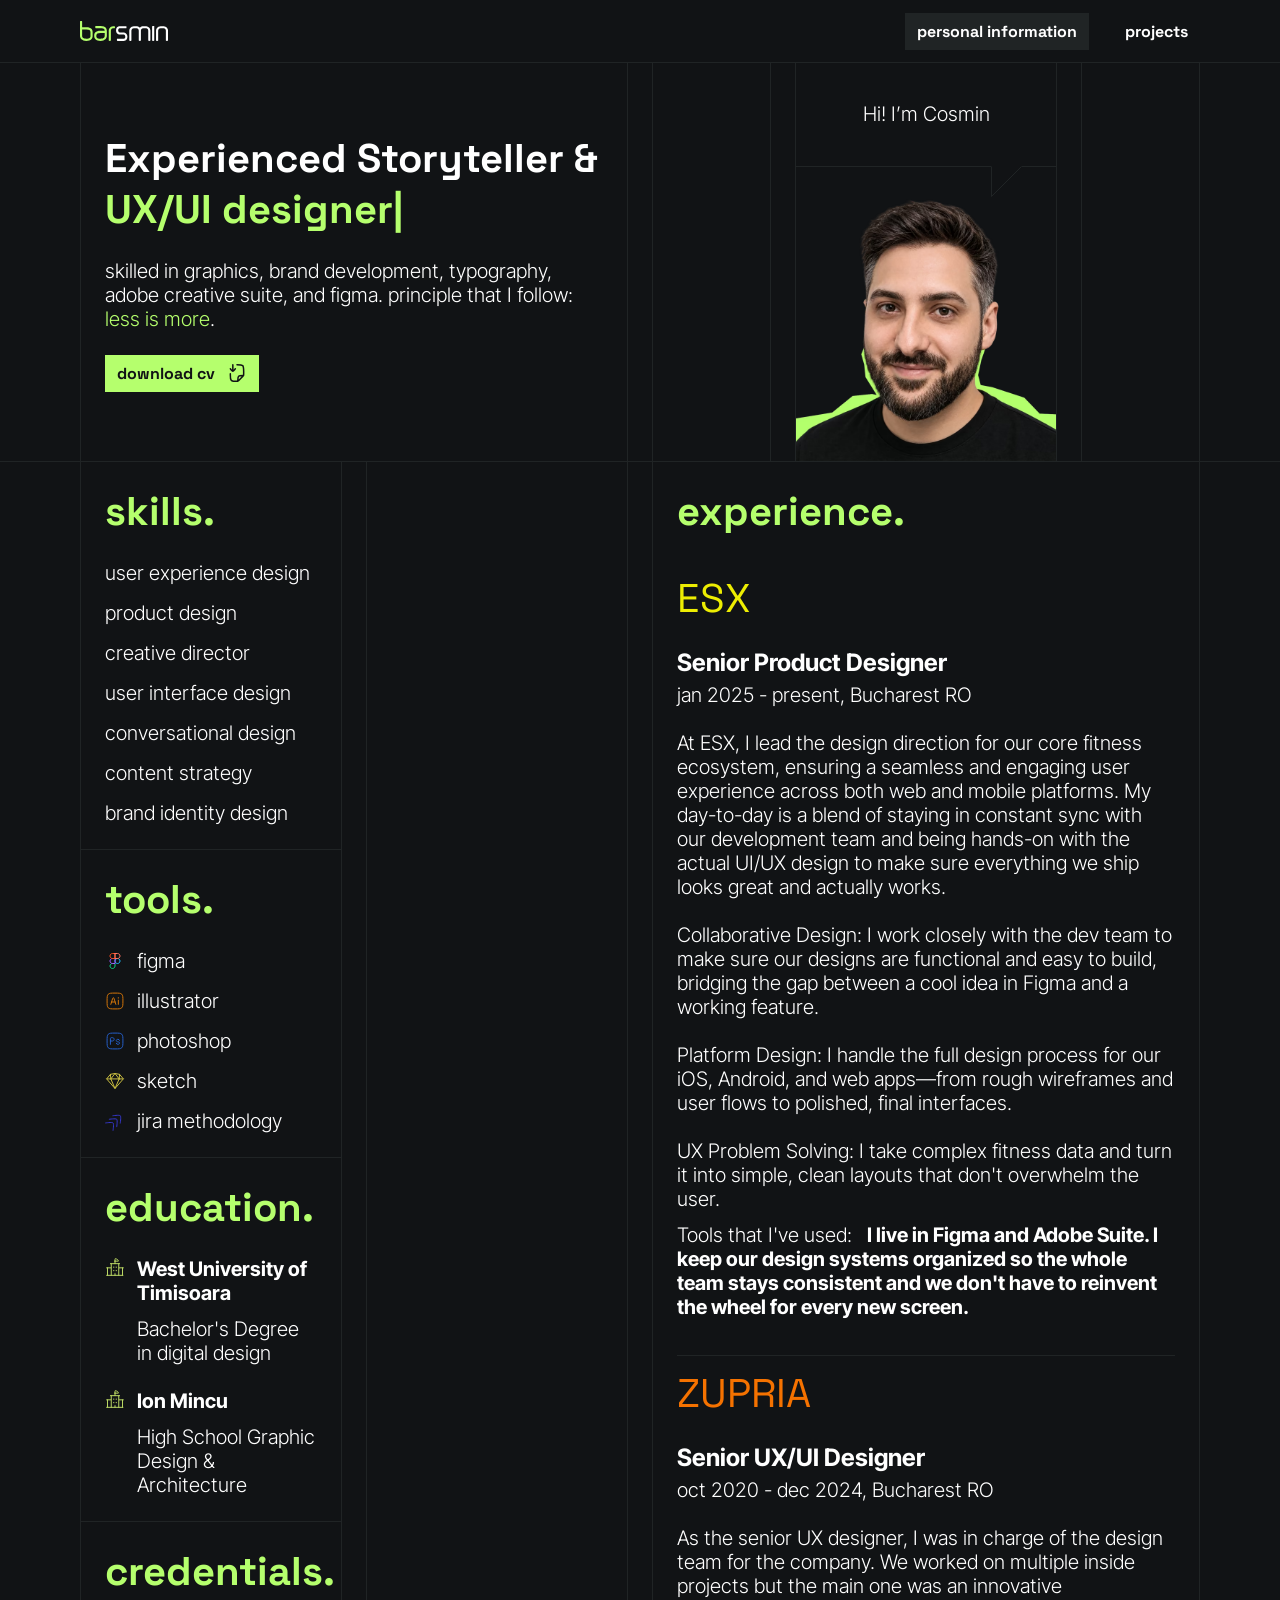
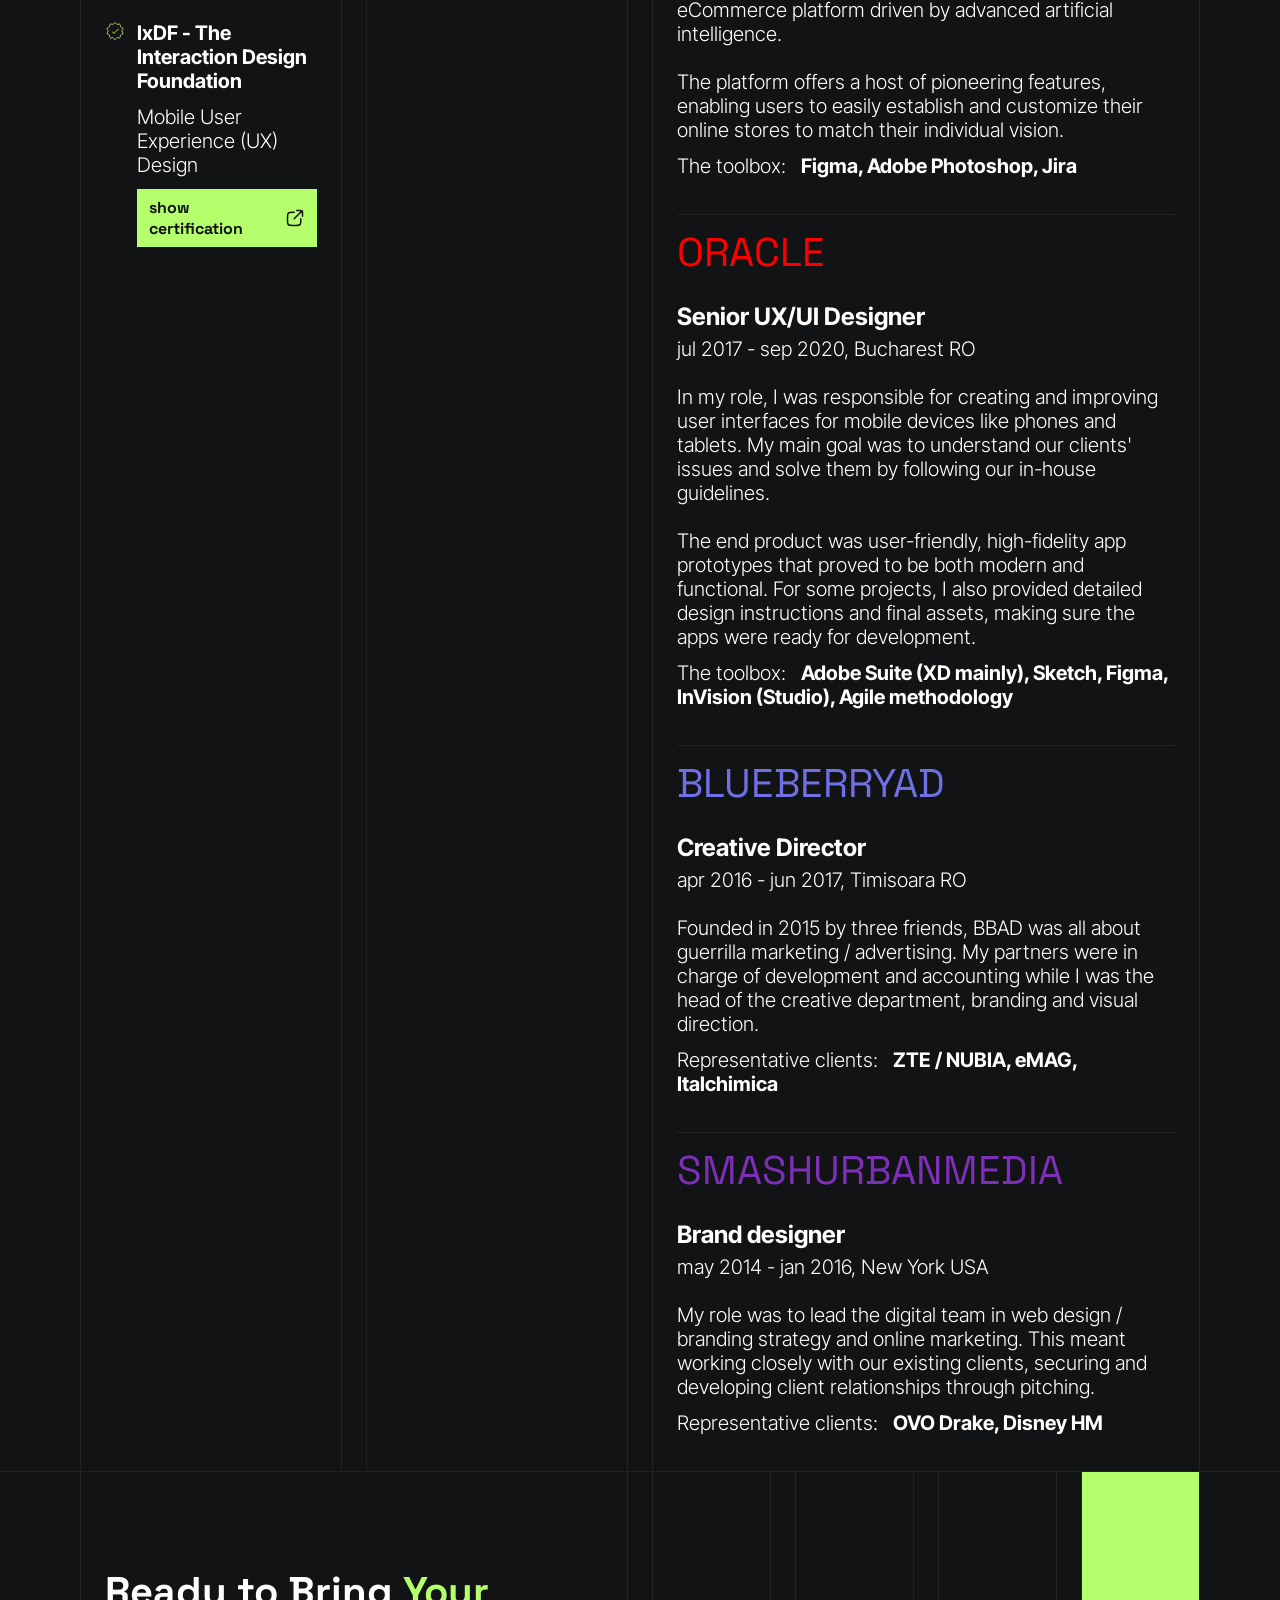
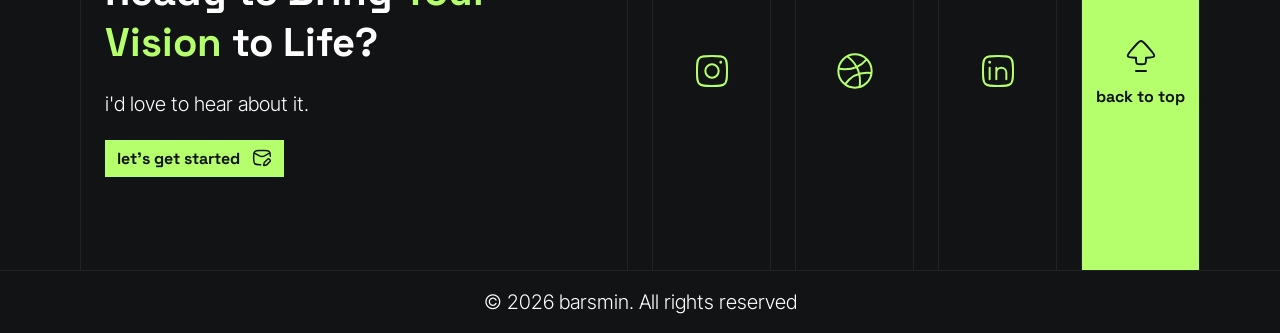
==== commit 86a98eec: "New profile photo (AVIF/WebP/PNG, ~30 KB instead of 160 KB); CV uses the site's exact colours - prof" ====
--- a/index.html
+++ b/index.html
@@ -83,7 +83,11 @@
         <figure class="hero__card" data-reveal-group>
           <figcaption class="hero__hello">Hi! I’m Cosmin</figcaption>
           <div class="hero__tail" aria-hidden="true"></div>
-          <img class="hero__photo" src="assets/images/profile.png" alt="Portrait of Cosmin" width="300" height="306" fetchpriority="high">
+          <picture>
+            <source srcset="assets/images/profile.avif" type="image/avif">
+            <source srcset="assets/images/profile.webp" type="image/webp">
+            <img class="hero__photo" src="assets/images/profile.png" alt="Portrait of Cosmin" width="300" height="306" fetchpriority="high">
+          </picture>
         </figure>
 
         <div class="col-line hero__col-b" aria-hidden="true"></div>
